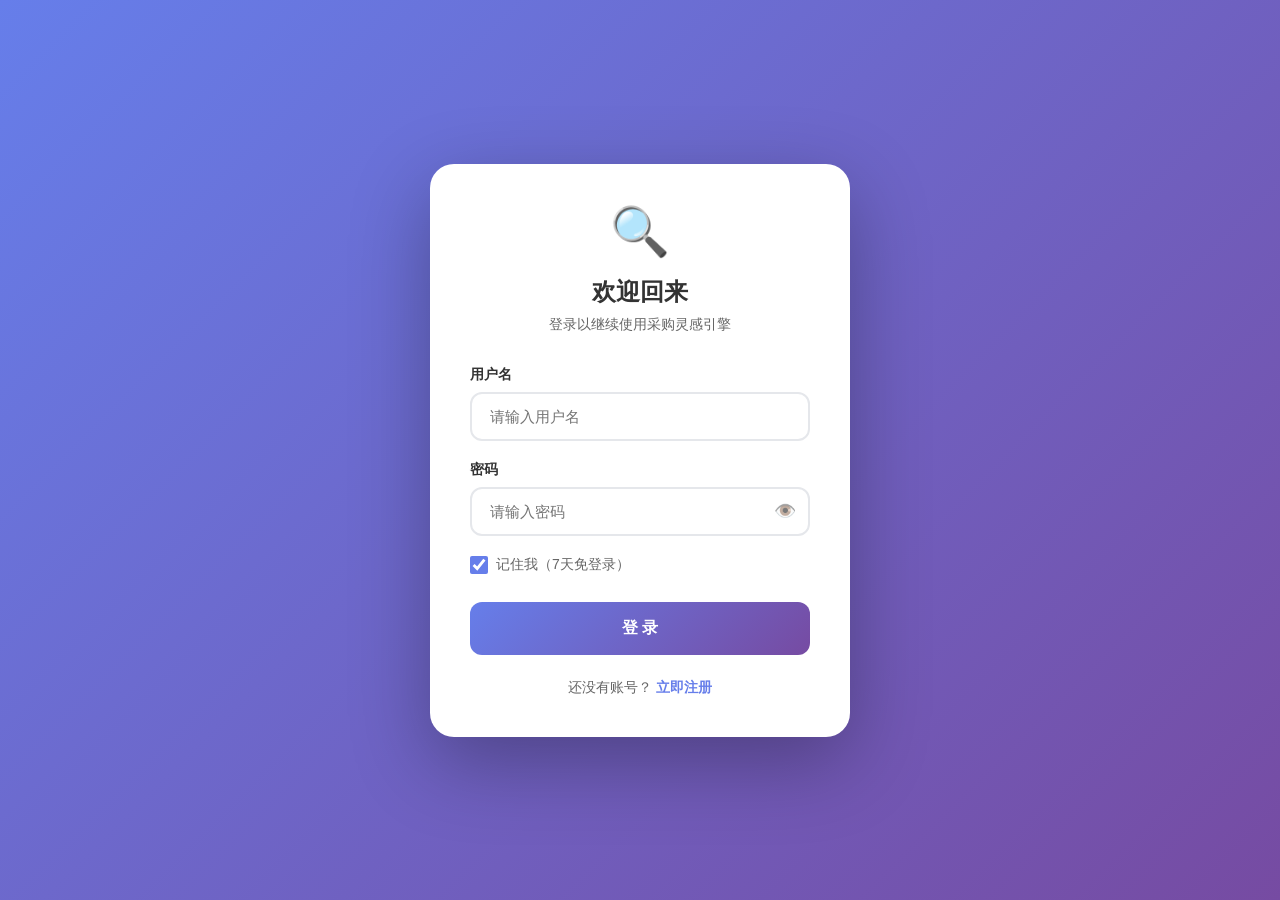
==== admin.html @ 89cacb83 "fix: 修复词卡内容显示问题 (via API)" ====
<!DOCTYPE html>
<html lang="zh-CN">
<head>
    <meta charset="UTF-8">
    <meta name="viewport" content="width=device-width, initial-scale=1.0">
    <title>采购词库后台管理</title>
    <style>
        * { margin: 0; padding: 0; box-sizing: border-box; }
        body {
            font-family: -apple-system, BlinkMacSystemFont, "Segoe UI", Roboto, "Helvetica Neue", Arial, sans-serif;
            background: #f5f7fa;
            color: #333;
            padding-top: 56px;
        }
        .container {
            max-width: 1400px;
            margin: 0 auto;
            padding: 20px;
            width: 100%;
            box-sizing: border-box;
        }
        
        /* 强制重置所有可能导致偏移的样式 */
        #keywordsTab,
        #categoriesContainer {
            margin-left: 0 !important;
            padding-left: 0 !important;
            width: 100% !important;
            box-sizing: border-box !important;
        }
        #categoriesContainer {
            position: relative;
            left: 0;
            transform: none;
        }

        /* 标题 */
        h1 { font-size: 24px; font-weight: 600; color: #1a1a2e; margin-bottom: 20px; }

        /* Tab */
        .tabs { display: flex; gap: 8px; margin-bottom: 20px; }
        .tab {
            padding: 8px 18px; border: none; background: #eef0f5; color: #666;
            border-radius: 6px; cursor: pointer; font-size: 14px; transition: all .2s;
        }
        .tab.active { background: linear-gradient(135deg, #4a90d9, #357abd); color: #fff; }

        /* 统计卡片 */
        .stats { display: grid; grid-template-columns: repeat(3, 1fr); gap: 16px; margin-bottom: 20px; }
        .stat-card {
            background: #fff; border-radius: 10px; padding: 20px; text-align: center;
            box-shadow: 0 1px 3px rgba(0,0,0,.08);
        }
        .stat-value { font-size: 32px; font-weight: 700; color: #4a90d9; }
        .stat-label { font-size: 13px; color: #999; margin-top: 4px; }

        /* 工具栏 */
        .toolbar {
            display: flex; gap: 10px; align-items: center; flex-wrap: wrap;
            background: #fff; padding: 12px 16px; border-radius: 10px;
            box-shadow: 0 1px 3px rgba(0,0,0,.08); margin-bottom: 20px;
        }
        .toolbar input[type="text"] {
            flex: 1; min-width: 180px; padding: 8px 14px; border: 1px solid #ddd;
            border-radius: 6px; font-size: 14px; outline: none;
        }
        .toolbar input:focus { border-color: #4a90d9; }
        .toolbar select {
            padding: 8px 12px; border: 1px solid #ddd; border-radius: 6px;
            font-size: 14px; outline: none; background: #fff;
        }
        .toolbar label { font-size: 13px; color: #666; display: flex; align-items: center; gap: 4px; }
        .toolbar label input { width: auto; }

        .btn {
            padding: 8px 16px; border: none; border-radius: 6px; cursor: pointer;
            font-size: 13px; transition: all .2s; white-space: nowrap;
        }
        .btn:hover { transform: translateY(-1px); }
        .btn-primary { background: linear-gradient(135deg, #4a90d9, #357abd); color: #fff; }
        .btn-success { background: linear-gradient(135deg, #52c41a, #389e0d); color: #fff; }
        .btn-warning { background: linear-gradient(135deg, #faad14, #d48806); color: #fff; }
        .btn-info { background: linear-gradient(135deg, #1890ff, #096dd9); color: #fff; }

        /* 分类区块 */
        .category-section { margin-bottom: 24px; }
        .cat-header {
            background: linear-gradient(135deg, #667eea, #764ba2);
            color: #fff; padding: 14px 20px; border-radius: 10px 10px 0 0;
            font-size: 17px; font-weight: 600;
        }
        .cat-header small { font-size: 13px; opacity: .85; font-weight: 400; margin-left: 8px; }

        /* 关键词网格 */
        .keywords-grid {
            display: grid; grid-template-columns: repeat(auto-fill, minmax(320px, 1fr));
            gap: 12px; background: #fff; padding: 16px; border-radius: 0 0 10px 10px;
            box-shadow: 0 1px 3px rgba(0,0,0,.06);
        }
        .keyword-card {
            background: #fafbfc; border: 1px solid #eee; border-radius: 8px;
            padding: 14px; transition: all .2s;
        }
        .keyword-card:hover { border-color: #4a90d9; box-shadow: 0 2px 8px rgba(74,144,217,.15); }
        .kw-top { display: flex; justify-content: space-between; align-items: start; margin-bottom: 8px; }
        .kw-name { font-size: 16px; font-weight: 600; color: #1a1a2e; }
        .kw-name-en { font-size: 12px; color: #999; margin-top: 2px; }
        .kw-meta { display: flex; gap: 6px; flex-wrap: wrap; margin-bottom: 10px; }
        .tag {
            padding: 3px 10px; border-radius: 12px; font-size: 11px; background: #eef0f5; color: #666;
        }
        .heat-badge { padding: 3px 10px; border-radius: 12px; font-size: 11px; color: #fff; }
        .heat-5 { background: linear-gradient(135deg, #ff416c, #ff4b2b); }
        .heat-4 { background: linear-gradient(135deg, #fa8c16, #d46b08); }
        .heat-3 { background: linear-gradient(135deg, #667eea, #764ba2); }
        .heat-2 { background: linear-gradient(135deg, #52c41a, #389e0d); }
        .heat-1 { background: #ccc; color: #666; }
        .kw-actions { display: flex; gap: 6px; }
        .kw-actions .btn { padding: 4px 10px; font-size: 11px; }

        /* 用户管理样式 */
        .user-table, .log-table {
            width: 100%;
            border-collapse: collapse;
            background: #fff;
            border-radius: 10px;
            overflow: hidden;
            box-shadow: 0 1px 3px rgba(0,0,0,.08);
        }
        .user-table th, .user-table td, .log-table th, .log-table td {
            padding: 12px 16px;
            text-align: left;
            border-bottom: 1px solid #eee;
        }
        .user-table th, .log-table th {
            background: #f5f7fa;
            font-weight: 600;
            color: #333;
            font-size: 13px;
        }
        .user-table td, .log-table td {
            font-size: 13px;
            color: #666;
        }
        .user-table tr:hover, .log-table tr:hover {
            background: #f9fafb;
        }
        .status-badge {
            padding: 4px 10px;
            border-radius: 12px;
            font-size: 12px;
            font-weight: 500;
        }
        .status-pending { background: #fff7e6; color: #d46b08; }
        .status-approved { background: #f6ffed; color: #52c41a; }
        .status-rejected { background: #fff1f0; color: #ff4d4f; }
        .status-admin { background: #e6f7ff; color: #1890ff; }
        .log-table td:nth-child(3) { font-family: monospace; font-size: 12px; }
        .log-type-login { color: #52c41a; }
        .log-type-logout { color: #faad14; }
        .log-type-register { color: #1890ff; }
        .log-type-approve { color: #722ed1; }
        .log-type-reject { color: #ff4d4f; }
        .log-type-password { color: #13c2c2; }

        /* Modal */
        .modal {
            display: none; position: fixed; top: 0; left: 0; width: 100%; height: 100%;
            background: rgba(0,0,0,.5); z-index: 1000; align-items: center; justify-content: center;
        }
        .modal.active { display: flex; }
        .modal-content {
            background: #fff; border-radius: 14px; padding: 28px; width: 92%;
            max-width: 640px; max-height: 88vh; overflow-y: auto;
        }
        .modal-title { font-size: 19px; font-weight: 600; color: #333; margin-bottom: 20px; }
        .form-group { margin-bottom: 14px; }
        .form-group label { display: block; margin-bottom: 4px; font-size: 13px; color: #666; font-weight: 500; }
        .form-group input, .form-group select, .form-group textarea {
            width: 100%; padding: 9px 12px; border: 1px solid #ddd; border-radius: 6px;
            font-size: 14px; outline: none; background: #fafbfc;
        }
        .form-group input:focus, .form-group select:focus, .form-group textarea:focus { border-color: #4a90d9; }
        .form-group textarea { min-height: 70px; resize: vertical; }
        .form-row { display: grid; grid-template-columns: 1fr 1fr; gap: 12px; }
        .modal-actions { display: flex; gap: 10px; justify-content: flex-end; margin-top: 22px; }

        /* Tips */
        .tips-grid { display: grid; grid-template-columns: repeat(auto-fill, minmax(300px, 1fr)); gap: 12px; }
        .tip-card {
            background: #fff; border-radius: 8px; padding: 14px;
            border: 1px solid #eee; box-shadow: 0 1px 3px rgba(0,0,0,.05);
        }
        .tip-text { font-size: 14px; line-height: 1.6; color: #444; margin-bottom: 8px; }
        .tip-type-tag { display: inline-block; padding: 2px 10px; border-radius: 10px; font-size: 11px; background: #e6f7ff; color: #1890ff; }
        .tip-actions { display: flex; gap: 6px; margin-top: 8px; }
        .tip-actions .btn { padding: 4px 10px; font-size: 11px; }

        /* Checkbox for batch */
        .kw-check { margin-right: 8px; cursor: pointer; width: 16px; height: 16px; accent-color: #4a90d9; }
        .kw-checked { border-left: 3px solid #4a90d9 !important; background: #f0f6ff; }
    
        /* 采购记录管理样式 */
        .purchase-tab-content { padding: 20px; }
        .purchase-add-row {
            display: flex;
            gap: 10px;
            margin-bottom: 20px;
            flex-wrap: wrap;
            align-items: flex-end;
        }
        .purchase-field { display: flex; flex-direction: column; gap: 4px; }
        .purchase-field label { font-size: 12px; color: #666; font-weight: 600; }
        .purchase-field input, .purchase-field select {
            padding: 8px 12px;
            border: 1px solid #ddd;
            border-radius: 8px;
            font-size: 14px;
            outline: none;
        }
        .purchase-field input:focus { border-color: #11998e; }
        .purchase-field select { min-width: 150px; }
        .purchase-add-btn {
            padding: 8px 20px;
            background: linear-gradient(135deg,#11998e,#38ef7d);
            color: white;
            border: none;
            border-radius: 8px;
            font-size: 14px;
            font-weight: 600;
            cursor: pointer;
        }
        .purchase-add-btn:hover { filter: brightness(1.1); transform: translateY(-1px); }
        .purchase-table {
            width: 100%;
            border-collapse: collapse;
        }
        .purchase-table th {
            background: #f8fafc;
            padding: 10px 12px;
            text-align: left;
            font-size: 13px;
            color: #666;
            border-bottom: 2px solid #e5e7eb;
        }
        .purchase-table td {
            padding: 10px 12px;
            border-bottom: 1px solid #f0f0f0;
            font-size: 14px;
        }
        .purchase-table tr:hover td { background: #f0fdf4; }
        .purchase-del-btn {
            background: #fee2e2;
            color: #ef4444;
            border: none;
            padding: 4px 10px;
            border-radius: 6px;
            cursor: pointer;
            font-size: 12px;
        }
        .purchase-del-btn:hover { background: #fca5a5; }
        .purchase-date-cell { color: #666; font-size: 13px; }
        .purchase-empty-admin {
            text-align: center;
            padding: 60px 20px;
            color: #999;
        }
        .purchase-count-badge {
            background: #10b981;
            color: white;
            font-size: 11px;
            padding: 2px 8px;
            border-radius: 10px;
            margin-left: 8px;
        }
    </style>
</head>
<body>
<div class="container">
    <h1>采购词库后台管理</h1>

    <div class="tabs">
        <button class="tab active" onclick="showTab('keywords',this)">关键词管理</button>
        <button class="tab" onclick="showTab('tips',this)">业务心法</button>
        <button class="tab" onclick="showTab('purchase',this)">📦 采购记录 <span class="purchase-count-badge" id="purchaseBadge">0</span></button>
        <button class="tab" onclick="showTab('users',this)">👥 用户管理 <span class="purchase-count-badge" id="userBadge" style="background:#722ed1;">0</span></button>
        <button class="tab" onclick="showTab('logs',this)">📋 操作日志</button>
    </div>

    <!-- 关键词管理 -->
    <div id="keywordsTab">
        <div class="stats">
            <div class="stat-card"><div class="stat-value" id="catCount">0</div><div class="stat-label">大类</div></div>
            <div class="stat-card"><div class="stat-value" id="subCount">0</div><div class="stat-label">子类</div></div>
            <div class="stat-card"><div class="stat-value" id="totalCount">0</div><div class="stat-label">关键词</div></div>
        </div>

        <div class="toolbar">
            <input type="text" id="searchInput" placeholder="搜索关键词..." oninput="renderAll()">
            <select id="filterCat" onchange="renderAll()"><option value="">所有大类</option></select>
            <select id="filterSub" onchange="renderAll()"><option value="">所有子类</option></select>
            <label><input type="checkbox" id="checkAll" onchange="toggleSelectAll()"> 全选</label>
            <button class="btn btn-warning" onclick="showBatchHeatModal()">🔥 批量改热度</button>
            <button class="btn btn-success" onclick="showAddModal()">新增关键词</button>
            <button class="btn btn-info" onclick="saveAndSync()">💾 保存同步到首页</button>
        </div>

        <div id="categoriesContainer"></div>
    </div>

    <!-- 业务心法 -->
    <div id="tipsTab" style="display:none;">
        <div class="toolbar" style="margin-bottom:16px;">
            <button class="btn btn-primary" onclick="showAddTipModal()">新增心法</button>
        </div>
        <div class="tips-grid" id="tipsGrid"></div>
    </div>

    <!-- 采购记录管理 -->
    <div id="purchaseTab" style="display:none;">
        <div class="purchase-tab-content">
            <h3 style="margin-bottom:15px;color:#11998e;">📦 近一年采购记录管理</h3>
            
            <div class="purchase-add-row">
                <div class="purchase-field">
                    <label>关键词名称</label>
                    <input type="text" id="adminPurchaseKw" placeholder="输入关键词（可从词库匹配）" style="width:200px;" oninput="autoMatchKeyword(this.value)">
                </div>
                <div class="purchase-field" id="matchResult" style="display:none;">
                    <label>匹配结果</label>
                    <select id="adminPurchaseSelect" style="width:250px;">
                        <option value="">-- 选择匹配的关键词 --</option>
                    </select>
                </div>
                <div class="purchase-field">
                    <label>采购日期</label>
                    <input type="date" id="adminPurchaseDate" style="width:160px;">
                </div>
                <button class="purchase-add-btn" onclick="adminAddPurchase()">添加</button>
            </div>

            <table class="purchase-table">
                <thead>
                    <tr>
                        <th>关键词</th>
                        <th>所属分类</th>
                        <th>采购日期</th>
                        <th>操作</th>
                    </tr>
                </thead>
                <tbody id="purchaseTableBody"></tbody>
            </table>
        </div>
    </div>

    <!-- 用户管理 -->
    <div id="usersTab" style="display:none;">
        <div style="background:#fff;border-radius:10px;padding:20px;box-shadow:0 1px 3px rgba(0,0,0,.08);">
            <h3 style="margin-bottom:15px;color:#333;">👥 用户管理</h3>
            <p style="font-size:13px;color:#666;margin-bottom:15px;">管理所有注册用户，审核新用户注册申请</p>
            <table class="user-table">
                <thead>
                    <tr>
                        <th>姓名</th>
                        <th>用户名</th>
                        <th>状态</th>
                        <th>注册时间</th>
                        <th>操作</th>
                    </tr>
                </thead>
                <tbody id="usersTableBody"></tbody>
            </table>
        </div>
    </div>

    <!-- 操作日志 -->
    <div id="logsTab" style="display:none;">
        <div style="background:#fff;border-radius:10px;padding:20px;box-shadow:0 1px 3px rgba(0,0,0,.08);">
            <h3 style="margin-bottom:15px;color:#333;">📋 操作日志</h3>
            <p style="font-size:13px;color:#666;margin-bottom:15px;">查看所有用户的登录、注册、审核等操作记录</p>
            <table class="log-table">
                <thead>
                    <tr>
                        <th>时间</th>
                        <th>操作类型</th>
                        <th>用户名</th>
                        <th>IP地址</th>
                        <th>详情</th>
                    </tr>
                </thead>
                <tbody id="logsTableBody"></tbody>
            </table>
        </div>
    </div>
</div>

<!-- 顶部工具栏 -->
<div class="admin-toolbar" style="position:fixed;top:0;left:0;right:0;background:rgba(255,255,255,0.95);backdrop-filter:blur(10px);padding:12px 20px;display:flex;justify-content:space-between;align-items:center;box-shadow:0 2px 10px rgba(0,0,0,0.1);z-index:999;">
    <div style="font-size:14px;color:#666;">
        <span style="font-weight:600;color:#333;">采购词库管理后台</span>
        <span style="margin-left:16px;color:#999;">|</span>
        <span style="margin-left:16px;" id="adminUserInfo">加载中...</span>
    </div>
    <div style="display:flex;gap:10px;">
        <button onclick="goToIndex()" style="padding:8px 16px;border:1px solid #ddd;border-radius:6px;background:#fff;cursor:pointer;font-size:13px;">🏠 返回首页</button>
        <button onclick="adminLogout()" style="padding:8px 16px;border:none;border-radius:6px;background:#ef4444;color:#fff;cursor:pointer;font-size:13px;">退出登录</button>
    </div>
</div>

<!-- Add/Edit Modal -->
<div class="modal" id="keywordModal">
    <div class="modal-content">
        <h2 class="modal-title" id="modalTitle">新增关键词</h2>
        <div class="form-row">
            <div class="form-group"><label>商品词（中文）</label><input type="text" id="kwZh" placeholder="如：保鲜盒"></div>
            <div class="form-group"><label>商品词（英文）</label><input type="text" id="kwEn" placeholder="如：food container"></div>
        </div>
        <div class="form-row">
            <div class="form-group"><label>品类</label><select id="kwCategory"></select></div>
            <div class="form-group"><label>子类</label><select id="kwSubcategory"></select></div>
        </div>
        <div class="form-group"><label>变体词（中文，逗号分隔）</label><input type="text" id="kwVariantZh" placeholder="保鲜密封收纳盒"></div>
        <div class="form-group"><label>变体词（英文，逗号分隔）</label><input type="text" id="kwVariantEn" placeholder="container,storage box"></div>
        <div class="form-group"><label>属性词（中文，逗号分隔）</label><input type="text" id="kwAttrZh" placeholder="密封,便携,塑料"></div>
        <div class="form-group"><label>属性词（英文，逗号分隔）</label><input type="text" id="kwAttrEn" placeholder="sealed,portable,plastic"></div>
        <div class="form-group"><label>场景词（中文，逗号分隔）</label><input type="text" id="kwSceneZh" placeholder="厨房,冰箱,户外"></div>
        <div class="form-group"><label>场景词（英文，逗号分隔）</label><input type="text" id="kwSceneEn" placeholder="kitchen,fridge,outdoor"></div>
        <div class="form-row">
            <div class="form-group"><label>热度</label><select id="kwHeat">
                <option value="1">📉 一般热度</option>
                <option value="2">📊 中热度</option>
                <option value="4">⚡ 高热度</option>
                <option value="5">🔥 超高热度</option>
            </select></div>
            <div class="form-group"><label>备注</label><input type="text" id="kwNotes" placeholder="备注信息..."></div>
        </div>
        <div class="modal-actions">
            <button class="btn" style="background:#ddd;color:#333;" onclick="closeModal()">取消</button>
            <button class="btn btn-primary" onclick="saveKeyword()">保存</button>
        </div>
    </div>
</div>

<!-- Batch Heat Modal -->
<div class="modal" id="batchHeatModal">
    <div class="modal-content">
        <h2 class="modal-title">批量修改热度</h2>
        <p style="font-size:13px;color:#888;margin-bottom:16px;">已选中 <span id="batchCount">0</span> 个关键词</p>
        <div class="form-group"><label>选择热度</label><select id="batchHeatValue">
            <option value="1">📉 一般热度</option>
            <option value="2">📊 中热度</option>
            <option value="4">⚡ 高热度</option>
            <option value="5">🔥 超高热度</option>
        </select></div>
        <div class="modal-actions">
            <button class="btn" style="background:#ddd;color:#333;" onclick="closeBatchModal()">取消</button>
            <button class="btn btn-warning" onclick="applyBatchHeat()">应用</button>
        </div>
    </div>
</div>

<!-- Tip Modal -->
<div class="modal" id="tipModal">
    <div class="modal-content">
        <h2 class="modal-title">新增业务心法</h2>
        <div class="form-group"><label>心法内容</label><textarea id="tipContent" placeholder="输入心法内容..."></textarea></div>
        <div class="form-group"><label>类型</label><select id="tipType">
            <option value="采购谈判">采购谈判</option>
            <option value="业务情绪调整">业务情绪调整</option>
        </select></div>
        <div class="modal-actions">
            <button class="btn" style="background:#ddd;color:#333;" onclick="closeTipModal()">取消</button>
            <button class="btn btn-primary" onclick="saveTip()">保存</button>
        </div>
    </div>
</div>

<script>
let keywordData = { categories: [] };
let tips = [];
let editingId = null;
let selectedIds = new Set();

const defaultTips = [
    {id:1,text:"询价时不要只问一家，至少对比三家供应商",type:"采购谈判"},
    {id:2,text:"首次合作先小批量试单，确认质量再大批量",type:"采购谈判"},
    {id:3,text:"价格不是唯一标准，质量和交期同样重要",type:"采购谈判"},
    {id:4,text:"遇到问题先冷静，情绪化解决不了任何事",type:"业务情绪调整"},
    {id:5,text:"供应商也是合作伙伴，建立长期信任关系",type:"采购谈判"}
];

const heatLabels = {'':'','1':'📉 一般热度','2':'📊 中热度','4':'⚡ 高热度','5':'🔥 超高热度'};
const popMap = {'1':10, '2':30, '4':70, '5':90};

// 确保DOM完全加载后才执行
document.addEventListener('DOMContentLoaded', function() {
    loadData();
});

async function loadData() {
    // 优先从localStorage读取已保存的数据
    const saved = localStorage.getItem('keyword_database_v2');
    if (saved) {
        try {
            const parsed = JSON.parse(saved);
            if (parsed.categories) {
                keywordData = parsed;
            }
        } catch(e) {
            // localStorage数据损坏，继续从文件加载
        }
    }
    
    // 如果没有localStorage数据，从文件加载
    if (!keywordData.categories || keywordData.categories.length === 0) {
        try {
            const resp = await fetch('keyword_database.json');
            keywordData = await resp.json();
        } catch(e) {
            console.error('加载数据失败:', e);
            alert('加载数据失败，请确保已启动本地服务器');
            return;
        }
    }
    
    const savedTips = localStorage.getItem('businessTips');
    tips = savedTips ? JSON.parse(savedTips) : [...defaultTips];
    
    renderFilterCats();
    renderAll();
    renderTips();
}

function renderStats() {
    let total=0, subs=0;
    keywordData.categories.forEach(c => { c.subcategories.forEach(s => { subs++; total+=s.keywords.length; }); });
    document.getElementById('catCount').textContent = keywordData.categories.length;
    document.getElementById('subCount').textContent = subs;
    document.getElementById('totalCount').textContent = total;
}

function renderFilterCats() {
    const sel = document.getElementById('filterCat');
    sel.innerHTML = '<option value="">所有大类</option>' + 
        keywordData.categories.map(c => `<option value="${c.id}">${c.name.zh}</option>`).join('');
    sel.onchange = () => {
        const catId = sel.value;
        const subSel = document.getElementById('filterSub');
        if (!catId) { subSel.innerHTML = '<option value="">所有子类</option>'; return; }
        const cat = keywordData.categories.find(c => c.id === catId);
        subSel.innerHTML = '<option value="">所有子类</option>' + 
            (cat ? cat.subcategories.map(s => `<option value="${s.id}">${s.name.zh}</option>`).join('') : '');
    };

    // Also populate modal category select
    const kwCatSel = document.getElementById('kwCategory');
    kwCatSel.innerHTML = keywordData.categories.map(c => `<option value="${c.id}">${c.name.zh}</option>`).join('');
    kwCatSel.onchange = () => renderKwSubcats(kwCatSel.value);
    renderKwSubcats(keywordData.categories[0]?.id);
}

function renderKwSubcats(catId) {
    const cat = keywordData.categories.find(c => c.id === catId);
    document.getElementById('kwSubcategory').innerHTML = cat
        ? cat.subcategories.map(s => `<option value="${s.id}">${s.name.zh}</option>`).join('')
        : '';
}

function getHeat(v) {
    if (v >= 90) return 5;
    if (v >= 70) return 4;
    if (v >= 30) return 2;
    return 1;
}

function renderAll() {
    const query = (document.getElementById('searchInput').value || '').toLowerCase();
    const fCat = document.getElementById('filterCat').value;
    const fSub = document.getElementById('filterSub').value;

    renderStats();
    const container = document.getElementById('categoriesContainer');
    if (!container) {
        console.error('categoriesContainer not found');
        return;
    }
    let html = '';

    keywordData.categories.forEach(cat => {
        if (fCat && cat.id !== fCat) return;
        
        let catHtml = '';
        cat.subcategories.forEach(sub => {
            if (fSub && sub.id !== fSub) return;
            
            const kws = sub.keywords.filter(kw => {
                const s = (kw.product_word.zh + ' ' + (kw.product_word.en||'')).toLowerCase();
                return !query || s.includes(query);
            });
            
            kws.forEach(kw => {
                const h = getHeat(kw.popularity);
                const checked = selectedIds.has(kw.id) ? 'checked' : '';
                const cardClass = selectedIds.has(kw.id) ? 'kw-checked' : '';
                catHtml += `
                <div class="keyword-card ${cardClass}">
                    <div class="kw-top">
                        <div><input type="checkbox" class="kw-check" ${checked} onchange="toggleSelect('${kw.id}')">
                        <span class="kw-name">${kw.product_word.zh}</span>
                        <div class="kw-name-en">${kw.product_word.en||''}</div></div>
                        <span class="heat-badge heat-${h}">${heatLabels[h]}</span>
                    </div>
                    <div class="kw-meta">
                        <span class="tag">${sub.name.zh}</span>
                        ${(kw.notes && !kw.notes.includes('来自一刻相册')) ? `<span class="tag">${kw.notes}</span>` : ''}
                    </div>
                    <div class="kw-actions">
                        <button class="btn btn-primary" onclick="editKeyword('${kw.id}')">编辑</button>
                        <button class="btn" style="background:#ff4d4f;color:#fff;" onclick="deleteKeyword('${kw.id}')">删除</button>
                    </div>
                </div>`;
            });
        });

        if (catHtml) {
            html += `<div class="category-section">
                <div class="cat-header">${cat.name.zh} <small>${cat.name.en||''}</small></div>
                <div class="keywords-grid">${catHtml}</div>
            </div>`;
        }
    });

    container.innerHTML = html || '<p style="text-align:center;padding:40px;color:#999;">暂无匹配数据</p>';
}

// Selection
function toggleSelect(id) {
    if (selectedIds.has(id)) selectedIds.delete(id); else selectedIds.add(id);
    renderAll();
}
function toggleSelectAll() {
    const chk = document.getElementById('checkAll').checked;
    // Collect all visible keyword IDs
    const query = (document.getElementById('searchInput').value||'').toLowerCase();
    const fCat = document.getElementById('filterCat').value;
    const fSub = document.getElementById('filterSub').value;
    keywordData.categories.forEach(cat => {
        if(fCat&&cat.id!==fCat)return;
        cat.subcategories.forEach(sub=>{
            if(fSub&&sub.id!==fSub)return;
            sub.keywords.forEach(kw=>{
                const s=(kw.product_word.zh+' '+(kw.product_word.en||'')).toLowerCase();
                if(!query||s.includes(query)){
                    if(chk) selectedIds.add(kw.id); else selectedIds.delete(kw.id);
                }
            });
        });
    });
    renderAll();
}

// Batch heat
function showBatchHeatModal() {
    document.getElementById('batchCount').textContent = selectedIds.size;
    if(!selectedIds.size){alert('请先勾选关键词');return;}
    document.getElementById('batchHeatModal').classList.add('active');
}
function closeBatchModal(){document.getElementById('batchHeatModal').classList.remove('active');}
function applyBatchHeat(){
    const val = parseInt(document.getElementById('batchHeatValue').value);
    keywordData.categories.forEach(cat=>cat.subcategories.forEach(sub=>sub.keywords.forEach(kw=>{
        if(selectedIds.has(kw.id)){kw.popularity=popMap[val];}
    })));
    closeBatchModal();
    saveAndSync();
    renderAll();
}

// CRUD
function showAddModal(){
    editingId=null; document.getElementById('modalTitle').textContent='新增关键词';
    ['kwZh','kwEn','kwVariantZh','kwVariantEn','kwAttrZh','kwAttrEn','kwSceneZh','kwSceneEn','kwNotes'].forEach(id=>document.getElementById(id).value='');
    document.getElementById('kwHeat').value='2';
    document.getElementById('keywordModal').classList.add('active');
}
function closeModal(){document.getElementById('keywordModal').classList.remove('active');}

function editKeyword(id){
    let found=null;
    keywordData.categories.forEach(cat=>cat.subcategories.forEach(sub=>{
        const kw=sub.keywords.find(k=>k.id===id);if(kw)found={kw,cat,sub};
    }));
    if(!found)return;
    editingId=id; document.getElementById('modalTitle').textContent='编辑关键词';
    document.getElementById('kwZh').value=found.kw.product_word.zh;
    document.getElementById('kwEn').value=found.kw.product_word.en||'';
    const vw=found.kw.variant_words||{},aw=found.kw.attribute_words||{},sw=found.kw.scene_words||{};
    document.getElementById('kwVariantZh').value=(vw.zh||[]).join(',');
    document.getElementById('kwVariantEn').value=(vw.en||[]).join(',');
    document.getElementById('kwAttrZh').value=(aw.zh||[]).join(',');
    document.getElementById('kwAttrEn').value=(aw.en||[]).join(',');
    document.getElementById('kwSceneZh').value=(sw.zh||[]).join(',');
    document.getElementById('kwSceneEn').value=(sw.en||[]).join(',');
    document.getElementById('kwHeat').value=getHeat(found.kw.popularity)+'';
    document.getElementById('kwNotes').value=found.kw.notes||'';
    document.getElementById('kwCategory').value=found.cat.id;
    renderKwSubcats(found.cat.id);
    document.getElementById('kwSubcategory').value=found.sub.id;
    document.getElementById('keywordModal').classList.add('active');
}

function saveKeyword(){
    const zh=document.getElementById('kwZh').value.trim();
    if(!zh){alert('请输入中文商品词');return;}
    const heat=parseInt(document.getElementById('kwHeat').value);
    const kw={
        id:editingId||'kw_'+Date.now(),
        product_word:{zh,en:document.getElementById('kwEn').value.trim()},
        variant_words:{zh:document.getElementById('kwVariantZh').value.split(',').map(s=>s.trim()).filter(s=>s),en:document.getElementById('kwVariantEn').value.split(',').map(s=>s.trim()).filter(s=>s)},
        attribute_words:{zh:document.getElementById('kwAttrZh').value.split(',').map(s=>s.trim()).filter(s=>s),en:document.getElementById('kwAttrEn').value.split(',').map(s=>s.trim()).filter(s=>s)},
        scene_words:{zh:document.getElementById('kwSceneZh').value.split(',').map(s=>s.trim()).filter(s=>s),en:document.getElementById('kwSceneEn').value.split(',').map(s=>s.trim()).filter(s=>s)},
        popularity:popMap[heat],
        notes:document.getElementById('kwNotes').value.trim()
    };
    if(editingId){
        keywordData.categories.forEach(cat=>cat.subcategories.forEach(sub=>{
            const idx=sub.keywords.findIndex(k=>k.id===editingId);if(idx>-1)sub.keywords.splice(idx,1);
        }));
    }
    const catId=document.getElementById('kwCategory').value,subId=document.getElementById('kwSubcategory').value;
    const cat=keywordData.categories.find(c=>c.id===catId),sub=cat?.subcategories.find(s=>s.id===subId);
    if(sub)sub.keywords.push(kw);
    closeModal(); saveAndSync(); renderAll();
}

function deleteKeyword(id){
    if(!confirm('确定删除?'))return;
    keywordData.categories.forEach(cat=>cat.subcategories.forEach(sub=>{
        const idx=sub.keywords.findIndex(k=>k.id===id);if(idx>-1)sub.keywords.splice(idx,1);
    }));
    selectedIds.delete(id); saveAndSync(); renderAll();
}

// 广播频道 - 用于通知首页刷新数据
const syncChannel = new BroadcastChannel('procurement_sync');

// 保存数据到localStorage并通知首页刷新
function saveAndSync(){
    // 转换数据格式：添加缩写字段和热度字段
    const transformedData = {
        ...keywordData,
        categories: keywordData.categories.map(cat => ({
            ...cat,
            subcategories: cat.subcategories.map(sub => ({
                ...sub,
                keywords: sub.keywords.map(kw => {
                    // 计算热度（从popularity）
                    const popularity = kw.popularity || 0;
                    let h = 2; // 默认一般
                    if (popularity >= 90) h = 5;
                    else if (popularity >= 70) h = 4;
                    else if (popularity >= 30) h = 2;
                    else h = 1;
                    
                    // 返回转换后的关键词（同时保留两种字段名）
                    return {
                        ...kw,
                        // 缩写字段（首页使用）
                        pw: kw.pw || kw.product_word,
                        vw: kw.vw || kw.variant_words,
                        aw: kw.aw || kw.attribute_words,
                        sw: kw.sw || kw.scene_words,
                        h: kw.h !== undefined ? kw.h : h,
                        // 完整字段（后台使用）
                        product_word: kw.product_word,
                        variant_words: kw.variant_words,
                        attribute_words: kw.attribute_words,
                        scene_words: kw.scene_words
                    };
                })
            }))
        })),
        _savedAt: Date.now()
    };
    
    // 保存关键词数据（使用与首页相同的key）
    localStorage.setItem('keyword_database_v2', JSON.stringify(transformedData));
    // 保存采购记录
    localStorage.setItem('purchaseRecords', JSON.stringify(adminPurchaseRecords));
    // 保存业务心法
    localStorage.setItem('businessTips', JSON.stringify(tips));
    
    // 通知首页刷新
    syncChannel.postMessage({ type: 'data_updated', timestamp: Date.now() });
    
    alert('✅ 数据已同步！首页刷新后即可看到最新内容');
}

// Tabs
function showTab(tab,el){
    document.querySelectorAll('.tab').forEach(t=>t.classList.remove('active'));
    el.classList.add('active');
    document.getElementById('keywordsTab').style.display=tab==='keywords'?'block':'none';
    document.getElementById('tipsTab').style.display=tab==='tips'?'block':'none';
    const pt=document.getElementById('purchaseTab');
    if(pt)pt.style.display=tab==='purchase'?'block':'none';
    const ut=document.getElementById('usersTab');
    if(ut)ut.style.display=tab==='users'?'block':'none';
    const lt=document.getElementById('logsTab');
    if(lt)lt.style.display=tab==='logs'?'block':'none';
    if(tab==='purchase')loadAdminPurchaseRecords();
    if(tab==='users')renderUsersTable();
    if(tab==='logs')renderLogsTable();
}

// Tips
function renderTips(){
    document.getElementById('tipsGrid').innerHTML=tips.map(t=>`
        <div class="tip-card">
            <div class="tip-text">${t.text}</div>
            <span class="tip-type-tag">${t.type}</span>
            <div class="tip-actions"><button class="btn" style="background:#ff4d4f;color:#fff;" onclick="deleteTip(${t.id})">删除</button></div>
        </div>`).join('');
}
function showAddTipModal(){document.getElementById('tipContent').value='';document.getElementById('tipModal').classList.add('active');}
function closeTipModal(){document.getElementById('tipModal').classList.remove('active');}
function saveTip(){
    const text=document.getElementById('tipContent').value.trim();if(!text){alert('请输入内容');return;}
    tips.push({id:Date.now(),text,type:document.getElementById('tipType').value});
    localStorage.setItem('businessTips',JSON.stringify(tips)); closeTipModal(); renderTips();
}
function deleteTip(id){tips=tips.filter(t=>t.id!==id);localStorage.setItem('businessTips',JSON.stringify(tips));renderTips();}

// ==================== 采购记录管理（后台） ====================
let adminPurchaseRecords = [];

function loadAdminPurchaseRecords() {
    try {
        adminPurchaseRecords = JSON.parse(localStorage.getItem('purchaseRecords') || '[]');
    } catch(e) {
        adminPurchaseRecords = [];
    }
    const dateInput = document.getElementById('adminPurchaseDate');
    if (dateInput) {
        dateInput.value = new Date().toISOString().split('T')[0];
    }
    renderAdminPurchaseTable();
    updatePurchaseBadge();
}

function saveAdminPurchaseRecords() {
    localStorage.setItem('purchaseRecords', JSON.stringify(adminPurchaseRecords));
    // 通知首页刷新采购记录
    syncChannel.postMessage({ type: 'purchase_updated', timestamp: Date.now() });
}

function updatePurchaseBadge() {
    const badge = document.getElementById('purchaseBadge');
    if (badge) badge.textContent = adminPurchaseRecords.length;
}

function autoMatchKeyword(val) {
    const matchDiv = document.getElementById('matchResult');
    const select = document.getElementById('adminPurchaseSelect');
    
    if (!matchDiv || !select) return;
    
    if (!val || val.length < 1) {
        matchDiv.style.display = 'none';
        return;
    }
    
    // 在已加载的词库数据中搜索
    const results = [];
    if (keywordData && keywordData.categories) {
        for (const cat of keywordData.categories) {
            const catName = cat.name ? (cat.name.zh || '') : '';
            if (cat.subcategories) {
                for (const sub of cat.subcategories) {
                    const subName = sub.name ? (sub.name.zh || '') : '';
                    if (sub.keywords) {
                        for (const kw of sub.keywords) {
                            const name = kw.product_word || {};
                            const zh = name.zh || '';
                            if (zh.includes(val)) {
                                results.push({ id: kw.id, name: zh, category: catName + ' / ' + subName });
                            }
                        }
                    }
                }
            }
        }
    }
    
    if (results.length > 0) {
        matchDiv.style.display = 'flex';
        select.innerHTML = '<option value="">-- 选择匹配的关键词 --</option>' +
            results.slice(0, 10).map(r => `<option value="${r.name}" data-cat="${r.category}">${r.name} (${r.category})</option>`).join('');
    } else {
        matchDiv.style.display = 'none';
    }
}

function adminAddPurchase() {
    const kwInput = document.getElementById('adminPurchaseKw');
    const select = document.getElementById('adminPurchaseSelect');
    const dateInput = document.getElementById('adminPurchaseDate');
    
    let name = '';
    let category = '';
    
    // 如果有匹配选中，用选中的值
    if (select && select.value) {
        name = select.value;
        const opt = select.selectedOptions[0];
        category = opt.getAttribute('data-cat') || '';
    } else {
        name = kwInput.value.trim();
        category = '';
    }
    
    if (!name) {
        alert('请输入关键词名称');
        return;
    }
    
    // 检查重复
    if (adminPurchaseRecords.find(r => r.name === name)) {
        alert('该关键词已在采购记录中');
        return;
    }
    
    adminPurchaseRecords.push({
        id: 'PR_' + Date.now(),
        name: name,
        category: category,
        date: dateInput.value || new Date().toISOString().split('T')[0],
        addedAt: new Date().toISOString()
    });
    
    saveAdminPurchaseRecords();
    renderAdminPurchaseTable();
    updatePurchaseBadge();
    kwInput.value = '';
    if (select) select.innerHTML = '<option value="">-- 选择匹配的关键词 --</option>';
    if (matchDiv) matchDiv.style.display = 'none';
    showToast2('已添加 ' + name);
}

function adminDeletePurchase(id) {
    if (!confirm('确定删除该采购记录?')) return;
    adminPurchaseRecords = adminPurchaseRecords.filter(r => r.id !== id);
    saveAdminPurchaseRecords();
    renderAdminPurchaseTable();
    updatePurchaseBadge();
    showToast2('已删除');
}

function renderAdminPurchaseTable() {
    const tbody = document.getElementById('purchaseTableBody');
    if (!tbody) return;
    
    if (adminPurchaseRecords.length === 0) {
        tbody.innerHTML = '<tr><td colspan="4" class="purchase-empty-admin">📭 暂无采购记录，请在上方添加</td></tr>';
        return;
    }
    
    const sorted = [...adminPurchaseRecords].sort((a, b) => new Date(b.date) - new Date(a.date));
    tbody.innerHTML = sorted.map(r => `
        <tr>
            <td><strong>${escapeHtml2(r.name)}</strong></td>
            <td>${r.category ? '<span style="font-size:12px;color:#666;">' + escapeHtml2(r.category) + '</span>' : '-'}</td>
            <td class="purchase-date-cell">${r.date}</td>
            <td><button class="purchase-del-btn" onclick="adminDeletePurchase('${r.id}')">🗑删除</button></td>
        </tr>
    `).join('');
}

function escapeHtml2(t) {
    const d = document.createElement('div');
    d.textContent = t;
    return d.innerHTML;
}

function showToast2(msg) {
    const toast = document.createElement('div');
    toast.textContent = msg;
    toast.style.cssText = 'position:fixed;bottom:20px;left:50%;transform:translateX(-50%);background:#333;color:#fff;padding:10px 20px;border-radius:6px;z-index:9999;';
    document.body.appendChild(toast);
    setTimeout(() => toast.remove(), 2000);
}

// 页面加载时读取采购记录
setTimeout(loadAdminPurchaseRecords, 500);

// ==================== 用户管理系统 ====================
const USERS_KEY = 'procurement_users';
const LOGS_KEY = 'procurement_logs';

// 加载用户列表
function loadUsers() {
    const users = localStorage.getItem(USERS_KEY);
    return users ? JSON.parse(users) : initDefaultAdmin();
}

// 初始化默认管理员
function initDefaultAdmin() {
    const defaultUsers = {
        'admin': {
            username: 'admin',
            realname: '管理员',
            password: 'hash_1a2b3c4d', // admin123
            createdAt: new Date().getTime(),
            isAdmin: true,
            status: 'approved'
        }
    };
    localStorage.setItem(USERS_KEY, JSON.stringify(defaultUsers));
    return defaultUsers;
}

// 保存用户列表
function saveUsers(users) {
    localStorage.setItem(USERS_KEY, JSON.stringify(users));
}

// 获取客户端IP（模拟）
async function getClientIP() {
    try {
        const resp = await fetch('https://api.ipify.org?format=json');
        const data = await resp.json();
        return data.ip || '未知';
    } catch(e) {
        return '未知IP';
    }
}

// 添加日志
async function addLog(type, username, detail) {
    const logs = JSON.parse(localStorage.getItem(LOGS_KEY) || '[]');
    const ip = await getClientIP();
    logs.unshift({
        time: new Date().toLocaleString('zh-CN'),
        type: type,
        username: username,
        ip: ip,
        detail: detail
    });
    // 只保留最近500条日志
    if (logs.length > 500) logs.pop();
    localStorage.setItem(LOGS_KEY, JSON.stringify(logs));
}

// 渲染用户表格
function renderUsersTable() {
    const users = loadUsers();
    const tbody = document.getElementById('usersTableBody');
    if (!tbody) return;

    let pendingCount = 0;
    let html = '';

    Object.values(users).forEach(user => {
        if (user.status === 'pending') pendingCount++;

        const statusClass = user.isAdmin ? 'status-admin' : 
                           user.status === 'approved' ? 'status-approved' :
                           user.status === 'rejected' ? 'status-rejected' : 'status-pending';
        const statusText = user.isAdmin ? '管理员' :
                          user.status === 'approved' ? '已通过' :
                          user.status === 'rejected' ? '已拒绝' : '待审核';

        const createTime = new Date(user.createdAt).toLocaleString('zh-CN');

        html += `<tr>
            <td><strong>${escapeHtml2(user.realname || user.username)}</strong></td>
            <td>${escapeHtml2(user.username)}</td>
            <td><span class="status-badge ${statusClass}">${statusText}</span></td>
            <td>${createTime}</td>
            <td>
                ${!user.isAdmin ? `
                    ${user.status === 'pending' ? `
                        <button class="btn btn-success" onclick="approveUser('${user.username}')" style="padding:4px 10px;font-size:12px;">通过</button>
                        <button class="btn btn-warning" onclick="rejectUser('${user.username}')" style="padding:4px 10px;font-size:12px;">拒绝</button>
                    ` : ''}
                    <button class="btn btn-info" onclick="changePassword('${user.username}')" style="padding:4px 10px;font-size:12px;">🔑 改密</button>
                    <button class="btn" style="padding:4px 10px;font-size:12px;background:#ff4d4f;color:#fff;" onclick="deleteUser('${user.username}')">🗑 删除</button>
                ` : '<span style="color:#999;font-size:12px;">系统账号</span>'}
            </td>
        </tr>`;
    });

    tbody.innerHTML = html;
    const badge = document.getElementById('userBadge');
    if (badge) badge.textContent = pendingCount;
}

// 审核通过用户
async function approveUser(username) {
    const users = loadUsers();
    if (users[username]) {
        users[username].status = 'approved';
        saveUsers(users);
        await addLog('approve', username, '管理员审核通过用户注册');
        renderUsersTable();
        alert(`用户 ${username} 已审核通过！`);
    }
}

// 拒绝用户
async function rejectUser(username) {
    if (!confirm(`确定要拒绝用户 ${username} 的注册申请吗？`)) return;
    const users = loadUsers();
    if (users[username]) {
        users[username].status = 'rejected';
        saveUsers(users);
        await addLog('reject', username, '管理员拒绝用户注册');
        renderUsersTable();
    }
}

// 删除用户
async function deleteUser(username) {
    if (!confirm(`确定要删除用户 ${username} 吗？此操作不可恢复！`)) return;
    const users = loadUsers();
    if (users[username]) {
        delete users[username];
        saveUsers(users);
        await addLog('delete', username, '管理员删除用户');
        renderUsersTable();
    }
}

// 修改用户密码
function changePassword(username) {
    const users = loadUsers();
    if (!users[username]) return;
    
    const newPassword = prompt(`为用户 ${username} 设置新密码：\n（至少6位字符）`);
    if (!newPassword) return;
    
    if (newPassword.length < 6) {
        alert('密码至少需要6位字符！');
        return;
    }
    
    if (!confirm(`确认将用户 ${username} 的密码修改为新密码？`)) return;
    
    users[username].password = hashPassword(newPassword);
    saveUsers(users);
    addLog('password', username, '管理员修改用户密码');
    alert(`用户 ${username} 的密码已修改成功！`);
}

// 密码哈希函数
function hashPassword(password) {
    let hash = 0;
    for (let i = 0; i < password.length; i++) {
        const char = password.charCodeAt(i);
        hash = ((hash << 5) - hash) + char;
        hash = hash & hash;
    }
    return 'hash_' + Math.abs(hash).toString(16);
}

// 渲染日志表格
function renderLogsTable() {
    const logs = JSON.parse(localStorage.getItem(LOGS_KEY) || '[]');
    const tbody = document.getElementById('logsTableBody');
    if (!tbody) return;

    if (logs.length === 0) {
        tbody.innerHTML = '<tr><td colspan="5" style="text-align:center;color:#999;padding:40px;">暂无操作日志</td></tr>';
        return;
    }

    let html = '';
    logs.slice(0, 100).forEach(log => {
        const typeText = log.type === 'login' ? '登录' :
                        log.type === 'logout' ? '登出' :
                        log.type === 'register' ? '注册' :
                        log.type === 'approve' ? '审核通过' :
                        log.type === 'password' ? '修改密码' : '拒绝/删除';

        const typeClass = log.type === 'login' ? 'log-type-login' :
                         log.type === 'logout' ? 'log-type-logout' :
                         log.type === 'register' ? 'log-type-register' :
                         log.type === 'approve' ? 'log-type-approve' :
                         log.type === 'password' ? 'log-type-password' : 'log-type-reject';

        html += `<tr>
            <td>${log.time}</td>
            <td><span class="${typeClass}" style="font-weight:600;">${typeText}</span></td>
            <td>${escapeHtml2(log.username)}</td>
            <td>${escapeHtml2(log.ip)}</td>
            <td>${escapeHtml2(log.detail || '-')}</td>
        </tr>`;
    });

    tbody.innerHTML = html;
}

// 页面加载时渲染用户和日志
setTimeout(renderUsersTable, 100);

// ==================== 用户认证系统 ====================
const CURRENT_USER_KEY = 'procurement_current_user';

function checkAdminAuth() {
    const userJson = localStorage.getItem(CURRENT_USER_KEY);
    if (!userJson) {
        alert('请先登录');
        window.location.href = 'login.html';
        return false;
    }
    const user = JSON.parse(userJson);
    if (user.expires && new Date().getTime() > user.expires) {
        localStorage.removeItem(CURRENT_USER_KEY);
        alert('登录已过期，请重新登录！');
        window.location.href = 'login.html';
        return false;
    }
    return true;
}

function goToIndex() {
    window.location.href = 'index.html';
}

function adminLogout() {
    localStorage.removeItem(CURRENT_USER_KEY);
    window.location.href = 'login.html';
}

// 页面加载时检查权限
checkAdminAuth();

// 显示用户信息
(function() {
    const userJson = localStorage.getItem('procurement_current_user');
    if (userJson) {
        const user = JSON.parse(userJson);
        const infoEl = document.getElementById('adminUserInfo');
        if (infoEl) {
            infoEl.textContent = '当前用户: ' + (user.nickname || user.username);
        }
    }
})();
</script>
</body>
</html>
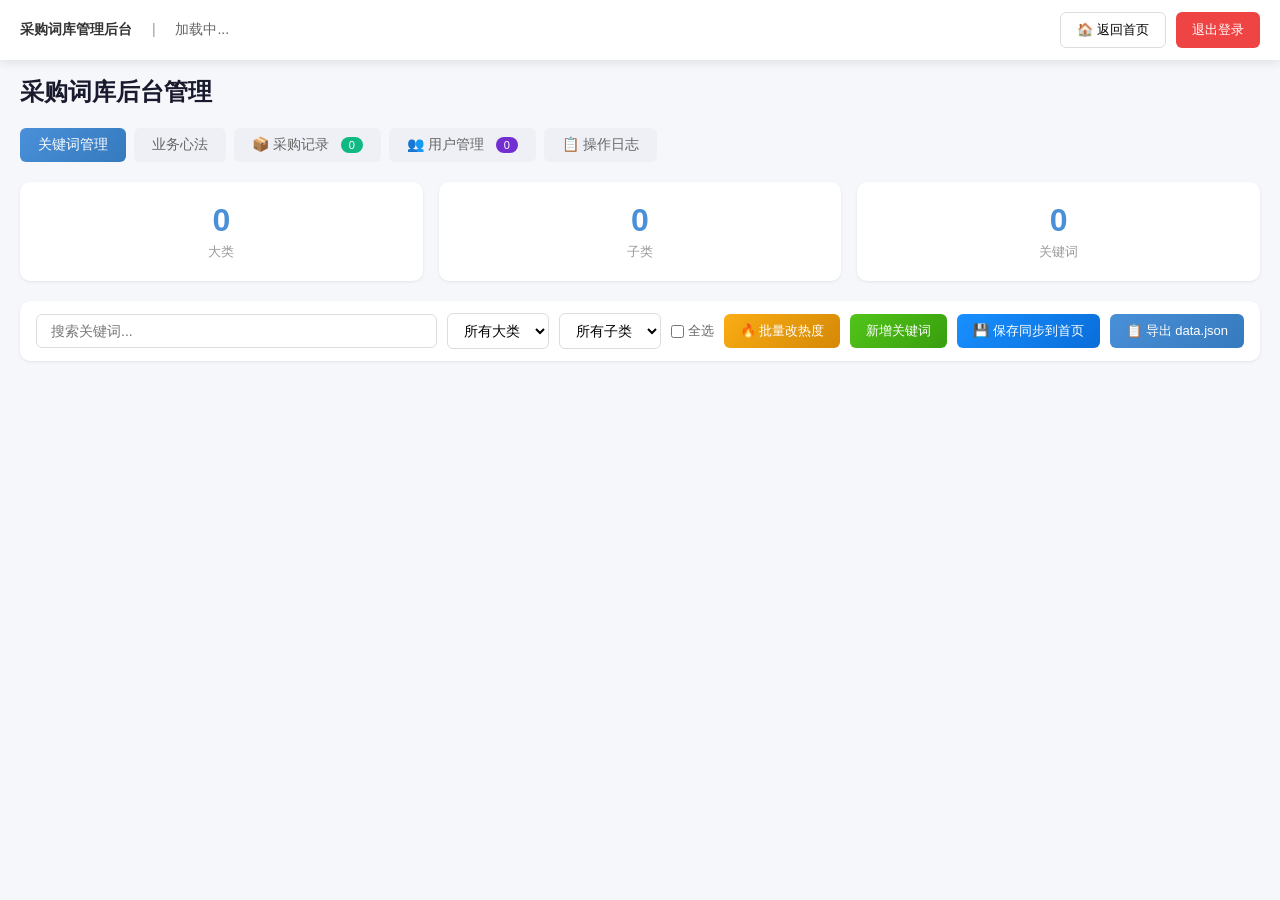
==== commit 2e5a81dc: "feat: Cloudflare Worker自动同步 + 热度映射修复" ====
--- a/admin.html
+++ b/admin.html
@@ -303,6 +303,7 @@
             <button class="btn btn-warning" onclick="showBatchHeatModal()">🔥 批量改热度</button>
             <button class="btn btn-success" onclick="showAddModal()">新增关键词</button>
             <button class="btn btn-info" onclick="saveAndSync()">💾 保存同步到首页</button>
+            <button class="btn btn-primary" onclick="exportDataJson()">📋 导出 data.json</button>
         </div>
 
         <div id="categoriesContainer"></div>
@@ -476,6 +477,10 @@
 </div>
 
 <script>
+// ===== Cloudflare Worker 自动同步配置 =====
+const CF_WORKER_URL = '';   // 部署 Worker 后填这里，例如 https://yunciku-sync.yourname.workers.dev
+const CF_SYNC_TOKEN = '';  // 与 Worker SYNC_PASSWORD 一致（部署后告诉 QClaw 填这里）
+
 let keywordData = { categories: [] };
 let tips = [];
 let editingId = null;
@@ -759,8 +764,8 @@
                     let h = 2; // 默认一般
                     if (popularity >= 90) h = 5;
                     else if (popularity >= 70) h = 4;
-                    else if (popularity >= 30) h = 2;
-                    else h = 1;
+                    else if (popularity >= 30) h = 3;
+                    else h = 2;
                     
                     // 返回转换后的关键词（同时保留两种字段名）
                     return {
@@ -793,7 +798,51 @@
     // 通知首页刷新
     syncChannel.postMessage({ type: 'data_updated', timestamp: Date.now() });
     
-    alert('✅ 数据已同步！首页刷新后即可看到最新内容');
+    alert('✅ 数据已同步！首页刷新后即可看到最新内容');
+    const jsonStr = JSON.stringify(transformedData);
+    if (CF_WORKER_URL && CF_SYNC_TOKEN) { syncToGitHub(jsonStr); }
+}
+
+// 自动同步到 GitHub via Cloudflare Worker
+async function syncToGitHub(jsonStr) {
+    const btn = document.querySelector('[onclick="saveAndSync()"]') || document.querySelector('.btn-info');
+    const origText = btn ? btn.textContent : '';
+    if (btn) { btn.disabled = true; btn.textContent = '🔄 同步中...'; }
+    try {
+        const res = await fetch(CF_WORKER_URL, {
+            method: 'POST',
+            headers: { 'Authorization': 'Bearer ' + CF_SYNC_TOKEN, 'Content-Type': 'application/json' },
+            body: JSON.stringify({ data: JSON.parse(jsonStr), message: 'sync: 关键词更新 via Cloudflare Worker' })
+        });
+        const result = await res.json();
+        if (result.success) {
+            alert('✅ 已自动同步到 GitHub！SHA: ' + result.sha + '
+首页刷新后即可看到最新内容');
+        } else {
+            alert('⚠️ 本地已保存，云端同步失败：' + (result.error || JSON.stringify(result.detail)) + '
+请告诉 QClaw 检查');
+        }
+    } catch(e) {
+        alert('⚠️ 本地已保存，云端同步出错：' + e.message + '
+请告诉 QClaw 检查 Worker 配置');
+    }
+    if (btn) { btn.disabled = false; btn.textContent = origText || '💾 保存同步到首页'; }
+}
+
+// 导出当前数据为 data.json（让QClaw推送到GitHub）
+function exportDataJson(){
+    const saved = localStorage.getItem('keyword_database_v2');
+    if(!saved){ alert('没有数据，请先加载词库'); return; }
+    const blob = new Blob([saved], {type:'application/json'});
+    const url = URL.createObjectURL(blob);
+    const a = document.createElement('a');
+    a.href = url;
+    a.download = 'data.json';
+    document.body.appendChild(a);
+    a.click();
+    document.body.removeChild(a);
+    URL.revokeObjectURL(url);
+    alert('data.json 已下载（备用方案）。\n\n如果已配置 Cloudflare Worker，保存时会自动同步，无需手动导出。\n\n手动同步：把文件放到 采购词库 文件夹，告诉 QClaw "推送 data.json"。');
 }
 
 // Tabs
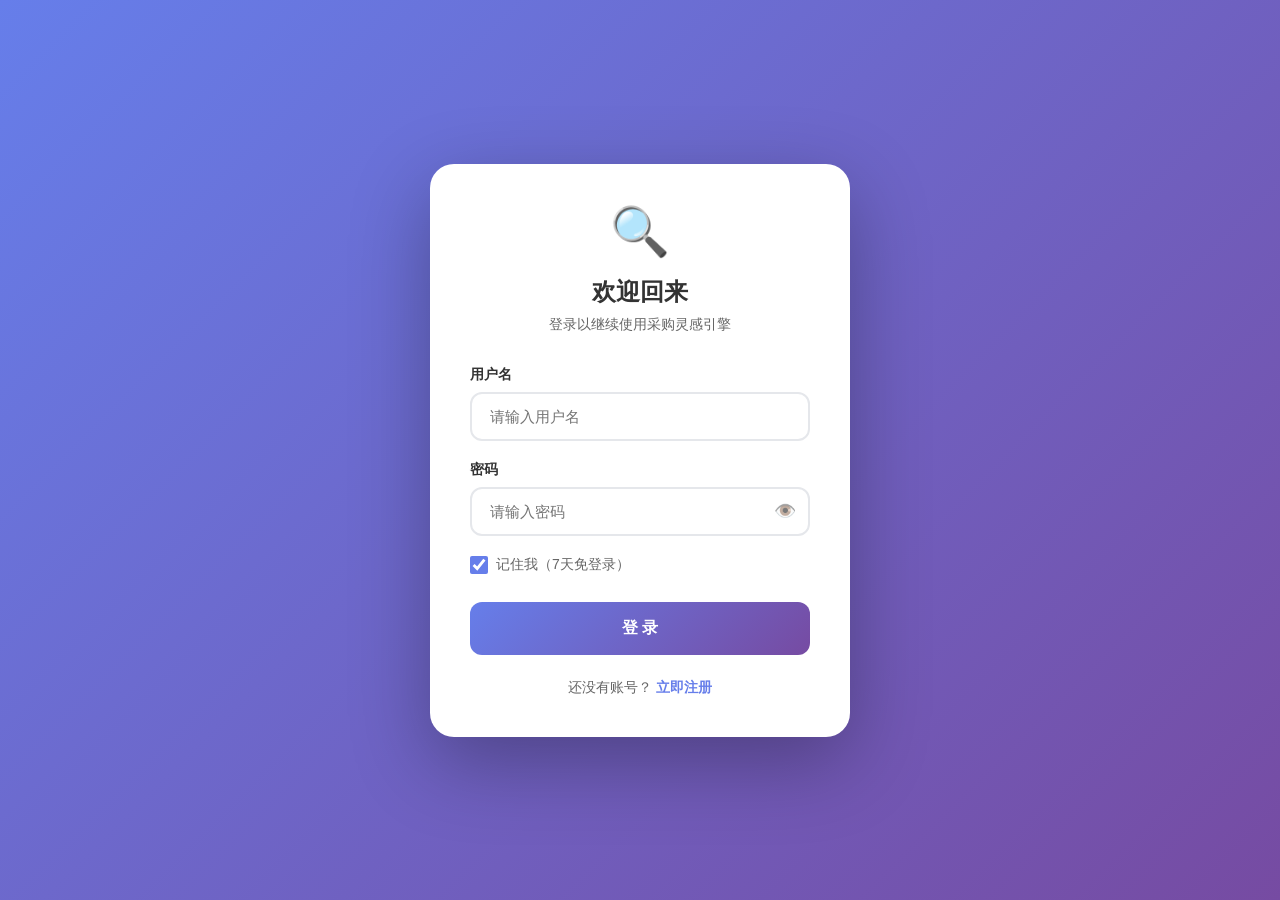
==== commit a9b978dd: "fix: 修复词卡内容显示问题 (via API)" ====
--- a/admin.html
+++ b/admin.html
@@ -477,10 +477,10 @@
 </div>
 
 <script>
-// ===== Cloudflare Worker 自动同步配置 =====
-const CF_WORKER_URL = '';   // 部署 Worker 后填这里，例如 https://yunciku-sync.yourname.workers.dev
-const CF_SYNC_TOKEN = '';  // 与 Worker SYNC_PASSWORD 一致（部署后告诉 QClaw 填这里）
-
+// ===== Cloudflare Worker 自动同步配置 =====
+const CF_WORKER_URL = '';   // 部署 Worker 后填这里，例如 https://yunciku-sync.yourname.workers.dev
+const CF_SYNC_TOKEN = '';  // 与 Worker SYNC_PASSWORD 一致（部署后告诉 QClaw 填这里）
+
 let keywordData = { categories: [] };
 let tips = [];
 let editingId = null;
@@ -516,15 +516,22 @@
         }
     }
     
-    // 如果没有localStorage数据，从文件加载
+    // 如果没有localStorage数据，从data.json加载
     if (!keywordData.categories || keywordData.categories.length === 0) {
         try {
-            const resp = await fetch('keyword_database.json');
+            const resp = await fetch('data.json');
             keywordData = await resp.json();
         } catch(e) {
-            console.error('加载数据失败:', e);
-            alert('加载数据失败，请确保已启动本地服务器');
-            return;
+            console.error('加载data.json失败:', e);
+            // 尝试从keyword_database.json加载（兼容旧版本）
+            try {
+                const resp = await fetch('keyword_database.json');
+                keywordData = await resp.json();
+            } catch(e2) {
+                console.error('加载数据失败:', e2);
+                alert('加载数据失败，请检查网络连接');
+                return;
+            }
         }
     }
     
@@ -798,37 +805,34 @@
     // 通知首页刷新
     syncChannel.postMessage({ type: 'data_updated', timestamp: Date.now() });
     
-    alert('✅ 数据已同步！首页刷新后即可看到最新内容');
-    const jsonStr = JSON.stringify(transformedData);
-    if (CF_WORKER_URL && CF_SYNC_TOKEN) { syncToGitHub(jsonStr); }
-}
-
-// 自动同步到 GitHub via Cloudflare Worker
-async function syncToGitHub(jsonStr) {
-    const btn = document.querySelector('[onclick="saveAndSync()"]') || document.querySelector('.btn-info');
-    const origText = btn ? btn.textContent : '';
-    if (btn) { btn.disabled = true; btn.textContent = '🔄 同步中...'; }
-    try {
-        const res = await fetch(CF_WORKER_URL, {
-            method: 'POST',
-            headers: { 'Authorization': 'Bearer ' + CF_SYNC_TOKEN, 'Content-Type': 'application/json' },
-            body: JSON.stringify({ data: JSON.parse(jsonStr), message: 'sync: 关键词更新 via Cloudflare Worker' })
-        });
-        const result = await res.json();
-        if (result.success) {
-            alert('✅ 已自动同步到 GitHub！SHA: ' + result.sha + '
-首页刷新后即可看到最新内容');
-        } else {
-            alert('⚠️ 本地已保存，云端同步失败：' + (result.error || JSON.stringify(result.detail)) + '
-请告诉 QClaw 检查');
-        }
-    } catch(e) {
-        alert('⚠️ 本地已保存，云端同步出错：' + e.message + '
-请告诉 QClaw 检查 Worker 配置');
-    }
-    if (btn) { btn.disabled = false; btn.textContent = origText || '💾 保存同步到首页'; }
-}
-
+    alert('✅ 数据已同步！首页刷新后即可看到最新内容');
+    const jsonStr = JSON.stringify(transformedData);
+    if (CF_WORKER_URL && CF_SYNC_TOKEN) { syncToGitHub(jsonStr); }
+}
+
+// 自动同步到 GitHub via Cloudflare Worker
+async function syncToGitHub(jsonStr) {
+    const btn = document.querySelector('[onclick="saveAndSync()"]') || document.querySelector('.btn-info');
+    const origText = btn ? btn.textContent : '';
+    if (btn) { btn.disabled = true; btn.textContent = '🔄 同步中...'; }
+    try {
+        const res = await fetch(CF_WORKER_URL, {
+            method: 'POST',
+            headers: { 'Authorization': 'Bearer ' + CF_SYNC_TOKEN, 'Content-Type': 'application/json' },
+            body: JSON.stringify({ data: JSON.parse(jsonStr), message: 'sync: 关键词更新 via Cloudflare Worker' })
+        });
+        const result = await res.json();
+        if (result.success) {
+            alert('✅ 已自动同步到 GitHub！SHA: ' + result.sha + '\n首页刷新后即可看到最新内容');
+        } else {
+            alert('⚠️ 本地已保存，云端同步失败：' + (result.error || JSON.stringify(result.detail)) + '\n请告诉 QClaw 检查');
+        }
+    } catch(e) {
+        alert('⚠️ 本地已保存，云端同步出错：' + e.message + '\n请告诉 QClaw 检查 Worker 配置');
+    }
+    if (btn) { btn.disabled = false; btn.textContent = origText || '💾 保存同步到首页'; }
+}
+
 // 导出当前数据为 data.json（让QClaw推送到GitHub）
 function exportDataJson(){
     const saved = localStorage.getItem('keyword_database_v2');
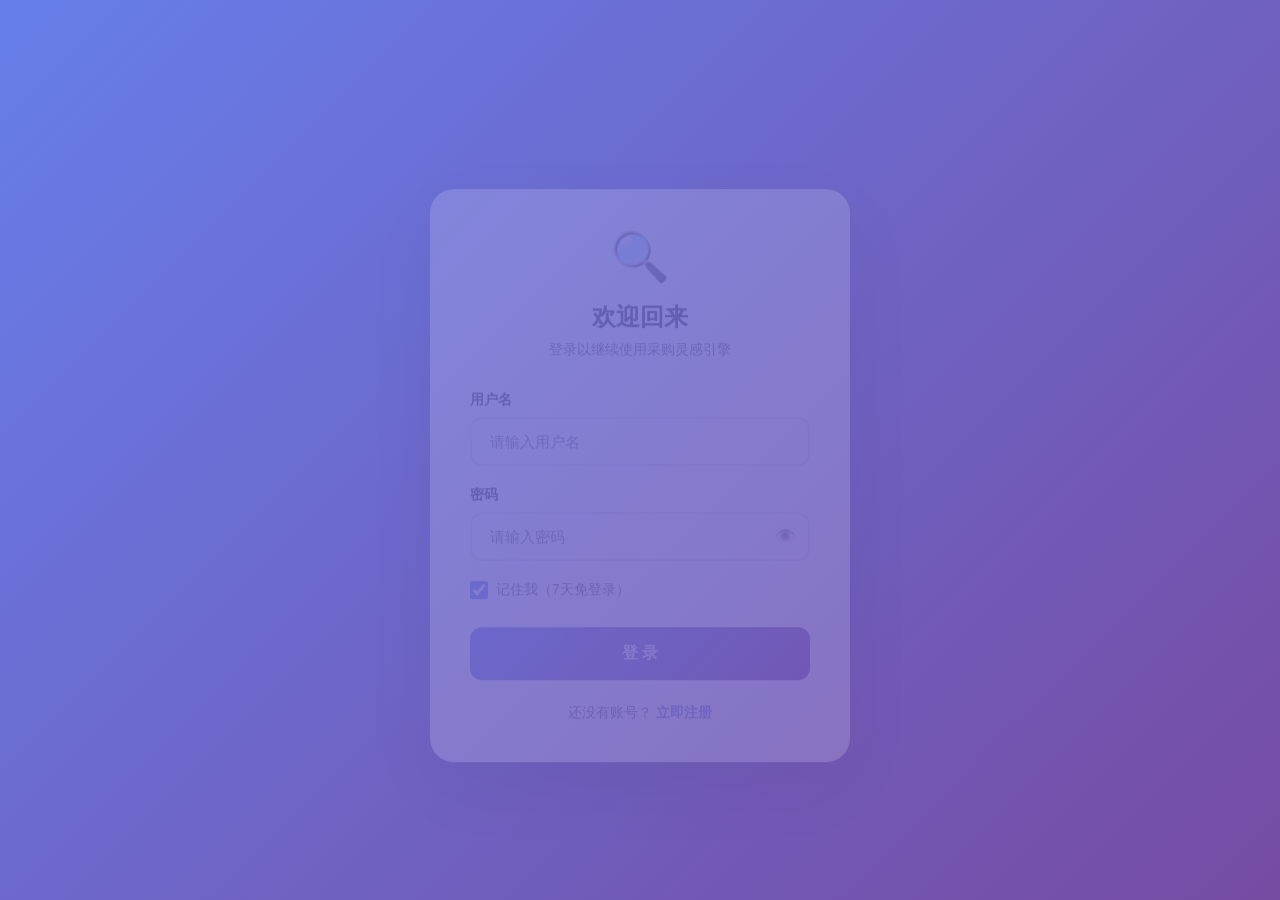
==== commit 797f20d6: "deploy: 改为通过API获取数据，用SHA判断是否更新" ====
--- a/admin.html
+++ b/admin.html
@@ -3,9 +3,26 @@
 <head>
     <meta charset="UTF-8">
     <meta name="viewport" content="width=device-width, initial-scale=1.0">
+    <!-- v2026-07-01-1640 - 【根治】通过Pages Function实时拉取GitHub数据，绕开CF静态缓存 -->
     <title>采购词库后台管理</title>
+    <!-- v2026-06-29-1610 - 修复批量改热度：同时更新h和popularity -->
     <style>
         * { margin: 0; padding: 0; box-sizing: border-box; }
+        
+        /* 骨架屏 - 极速加载占位 */
+        .skeleton {
+            background: linear-gradient(90deg, #f0f0f0 25%, #e8e8e8 50%, #f0f0f0 75%);
+            background-size: 200% 100%;
+            animation: skeleton-loading 1.2s infinite;
+            border-radius: 6px;
+        }
+        @keyframes skeleton-loading {
+            0% { background-position: 200% 0; }
+            100% { background-position: -200% 0; }
+        }
+        .skeleton-header { height: 50px; margin-bottom: 16px; }
+        .skeleton-grid { display: grid; grid-template-columns: repeat(auto-fill, minmax(300px, 1fr)); gap: 12px; }
+        .skeleton-card { height: 120px; }
         body {
             font-family: -apple-system, BlinkMacSystemFont, "Segoe UI", Roboto, "Helvetica Neue", Arial, sans-serif;
             background: #f5f7fa;
@@ -302,8 +319,8 @@
             <label><input type="checkbox" id="checkAll" onchange="toggleSelectAll()"> 全选</label>
             <button class="btn btn-warning" onclick="showBatchHeatModal()">🔥 批量改热度</button>
             <button class="btn btn-success" onclick="showAddModal()">新增关键词</button>
-            <button class="btn btn-info" onclick="saveAndSync()">💾 保存同步到首页</button>
-            <button class="btn btn-primary" onclick="exportDataJson()">📋 导出 data.json</button>
+            <button class="btn btn-info" onclick="saveAndSync()">💾 保存并下载同步包</button>
+            <button class="btn btn-primary" onclick="exportDataJson()">📋 备用导出 data.json</button>
         </div>
 
         <div id="categoriesContainer"></div>
@@ -359,6 +376,13 @@
         <div style="background:#fff;border-radius:10px;padding:20px;box-shadow:0 1px 3px rgba(0,0,0,.08);">
             <h3 style="margin-bottom:15px;color:#333;">👥 用户管理</h3>
             <p style="font-size:13px;color:#666;margin-bottom:15px;">管理所有注册用户，审核新用户注册申请</p>
+            <div style="margin-bottom:15px;display:flex;gap:8px;flex-wrap:wrap;">
+                <button class="user-filter-btn active" data-filter="all" onclick="filterUsers('all',this)" style="padding:6px 14px;border:1px solid #d9d9d9;background:#1890ff;color:#fff;border-radius:6px;cursor:pointer;font-size:13px;">全部</button>
+                <button class="user-filter-btn" data-filter="pending" onclick="filterUsers('pending',this)" style="padding:6px 14px;border:1px solid #d9d9d9;background:#fff;color:#333;border-radius:6px;cursor:pointer;font-size:13px;">⏳ 待审核 <span id="pendingCountInline" style="background:#ff4d4f;color:#fff;border-radius:10px;padding:1px 8px;margin-left:4px;font-size:11px;">0</span></button>
+                <button class="user-filter-btn" data-filter="approved" onclick="filterUsers('approved',this)" style="padding:6px 14px;border:1px solid #d9d9d9;background:#fff;color:#333;border-radius:6px;cursor:pointer;font-size:13px;">✅ 已通过</button>
+                <button class="user-filter-btn" data-filter="rejected" onclick="filterUsers('rejected',this)" style="padding:6px 14px;border:1px solid #d9d9d9;background:#fff;color:#333;border-radius:6px;cursor:pointer;font-size:13px;">❌ 已拒绝</button>
+                <button class="user-filter-btn" data-filter="admin" onclick="filterUsers('admin',this)" style="padding:6px 14px;border:1px solid #d9d9d9;background:#fff;color:#333;border-radius:6px;cursor:pointer;font-size:13px;">🔧 管理员</button>
+            </div>
             <table class="user-table">
                 <thead>
                     <tr>
@@ -429,7 +453,7 @@
         <div class="form-row">
             <div class="form-group"><label>热度</label><select id="kwHeat">
                 <option value="1">📉 一般热度</option>
-                <option value="2">📊 中热度</option>
+                <option value="3">📊 中热度</option>
                 <option value="4">⚡ 高热度</option>
                 <option value="5">🔥 超高热度</option>
             </select></div>
@@ -449,7 +473,7 @@
         <p style="font-size:13px;color:#888;margin-bottom:16px;">已选中 <span id="batchCount">0</span> 个关键词</p>
         <div class="form-group"><label>选择热度</label><select id="batchHeatValue">
             <option value="1">📉 一般热度</option>
-            <option value="2">📊 中热度</option>
+            <option value="3">📊 中热度</option>
             <option value="4">⚡ 高热度</option>
             <option value="5">🔥 超高热度</option>
         </select></div>
@@ -477,9 +501,9 @@
 </div>
 
 <script>
-// ===== Cloudflare Worker 自动同步配置 =====
-const CF_WORKER_URL = '';   // 部署 Worker 后填这里，例如 https://yunciku-sync.yourname.workers.dev
-const CF_SYNC_TOKEN = '';  // 与 Worker SYNC_PASSWORD 一致（部署后告诉 QClaw 填这里）
+// ===== Cloudflare Pages Function 自动同步配置 =====
+const CF_WORKER_URL = 'https://main.yunciku.pages.dev/api/sync';
+const CF_SYNC_TOKEN = 'yunciku2026';
 
 let keywordData = { categories: [] };
 let tips = [];
@@ -494,8 +518,9 @@
     {id:5,text:"供应商也是合作伙伴，建立长期信任关系",type:"采购谈判"}
 ];
 
-const heatLabels = {'':'','1':'📉 一般热度','2':'📊 中热度','4':'⚡ 高热度','5':'🔥 超高热度'};
-const popMap = {'1':10, '2':30, '4':70, '5':90};
+// 【统一】只用 1/3/4/5 四档（h=2 已迁到 h=3）
+const heatLabels = {'':'','1':'📉 一般热度','3':'📊 中热度','4':'⚡ 高热度','5':'🔥 超高热度'};
+const popMap = {'1':10, '3':30, '4':70, '5':90};
 
 // 确保DOM完全加载后才执行
 document.addEventListener('DOMContentLoaded', function() {
@@ -503,44 +528,100 @@
 });
 
 async function loadData() {
-    // 优先从localStorage读取已保存的数据
+    // 【极速加载】阶段1：立即用本地缓存显示页面（秒开）
     const saved = localStorage.getItem('keyword_database_v2');
     if (saved) {
         try {
             const parsed = JSON.parse(saved);
-            if (parsed.categories) {
+            if (parsed.categories && parsed.categories.length > 0) {
                 keywordData = parsed;
+                console.log('[Load] 使用本地缓存，页面秒开');
             }
-        } catch(e) {
-            // localStorage数据损坏，继续从文件加载
-        }
-    }
-    
-    // 如果没有localStorage数据，从data.json加载
-    if (!keywordData.categories || keywordData.categories.length === 0) {
-        try {
-            const resp = await fetch('data.json');
-            keywordData = await resp.json();
-        } catch(e) {
-            console.error('加载data.json失败:', e);
-            // 尝试从keyword_database.json加载（兼容旧版本）
+        } catch(e) { localStorage.removeItem('keyword_database_v2'); }
+    }
+    
+    // 有本地数据就立即渲染
+    if (keywordData.categories && keywordData.categories.length > 0) {
+        const savedTips = localStorage.getItem('businessTips');
+        tips = savedTips ? JSON.parse(savedTips) : [...defaultTips];
+        normalizeKeywordData();
+        renderFilterCats();
+        renderAll();
+        renderTips();
+    }
+    
+    // 【根治】阶段2：后台静默同步（通过 Pages Function 实时从GitHub拉取，绕开CF缓存）
+    try {
+        const resp = await fetch(CF_WORKER_URL, { cache: 'no-store' });
+        if (!resp.ok) throw new Error('HTTP ' + resp.status);
+        
+        const cloudData = await resp.json();
+        if (!cloudData.categories || cloudData.categories.length === 0) return;
+        
+        // 用 GitHub SHA 判断是否有更新
+        const cloudSha = resp.headers.get('X-SHA') || '';
+        const localSha = keywordData._sha || '';
+        
+        if (cloudSha && cloudSha !== localSha) {
+            keywordData = cloudData;
+            keywordData._sha = cloudSha;
+            localStorage.setItem('keyword_database_v2', JSON.stringify(cloudData));
+            normalizeKeywordData();
+            renderFilterCats();
+            renderAll();
+            console.log('[Sync] 已同步云端最新数据, SHA:', cloudSha);
+        } else {
+            console.log('[Sync] 本地无更新，跳过覆盖, SHA:', cloudSha, localSha);
+        }
+    } catch(e) {
+        console.warn('[Sync] 云端同步失败:', e.message);
+        if (!keywordData.categories || keywordData.categories.length === 0) {
             try {
-                const resp = await fetch('keyword_database.json');
-                keywordData = await resp.json();
+                const resp2 = await fetch('keyword_database.json');
+                if (resp2.ok) {
+                    keywordData = await resp2.json();
+                    localStorage.setItem('keyword_database_v2', JSON.stringify(keywordData));
+                    normalizeKeywordData();
+                    renderFilterCats();
+                    renderAll();
+                }
             } catch(e2) {
-                console.error('加载数据失败:', e2);
                 alert('加载数据失败，请检查网络连接');
-                return;
             }
         }
     }
-    
-    const savedTips = localStorage.getItem('businessTips');
-    tips = savedTips ? JSON.parse(savedTips) : [...defaultTips];
-    
-    renderFilterCats();
-    renderAll();
-    renderTips();
+}
+
+// 标准化关键词数据，确保所有字段存在
+function normalizeKeywordData() {
+    if (!keywordData.categories) return;
+    const popMap = {'1':10, '3':30, '4':70, '5':90};
+    keywordData.categories.forEach(cat => {
+        if (!cat.subcategories) return;
+        cat.subcategories.forEach(sub => {
+            if (!sub.keywords) return;
+            sub.keywords.forEach(kw => {
+                // 字段映射
+                kw.product_word = kw.product_word || kw.pw;
+                kw.variant_words = kw.variant_words || kw.vw;
+                kw.attribute_words = kw.attribute_words || kw.aw;
+                kw.scene_words = kw.scene_words || kw.sw;
+                
+                // 确保 h 和 popularity 互备
+                if (kw.h === undefined || kw.h === null) {
+                    // 从 popularity 计算 h
+                    if (kw.popularity >= 90) kw.h = 5;
+                    else if (kw.popularity >= 70) kw.h = 4;
+                    else if (kw.popularity >= 30) kw.h = 2;
+                    else kw.h = 1;
+                }
+                if (kw.popularity === undefined || kw.popularity === null) {
+                    // 从 h 计算 popularity
+                    kw.popularity = popMap[kw.h] || 30;
+                }
+            });
+        });
+    });
 }
 
 function renderStats() {
@@ -578,11 +659,17 @@
         : '';
 }
 
-function getHeat(v) {
-    if (v >= 90) return 5;
-    if (v >= 70) return 4;
-    if (v >= 30) return 2;
-    return 1;
+function getHeat(v, h) {
+    // 优先使用 h 字段（如果存在且有效）
+    if (h !== undefined && h !== null && h !== '') {
+        const hn = parseInt(h);
+        if (!isNaN(hn) && hn >= 1 && hn <= 5) return hn;
+    }
+    // 否则根据 popularity 计算
+    if (v >= 90) return 5;      // 超高
+    if (v >= 70) return 4;      // 高
+    if (v >= 30) return 2;      // 中（注意不是3！）
+    return 1;                    // 一般
 }
 
 function renderAll() {
@@ -596,6 +683,18 @@
         console.error('categoriesContainer not found');
         return;
     }
+    
+    // 骨架屏模式 - 无数据时显示占位
+    if (!keywordData.categories || keywordData.categories.length === 0) {
+        container.innerHTML = `
+            <div class="skeleton skeleton-header"></div>
+            <div style="display:grid;grid-template-columns:repeat(auto-fill,minmax(300px,1fr));gap:12px;">
+                ${'<div class="skeleton" style="height:120px;"></div>'.repeat(6)}
+            </div>
+        `;
+        return;
+    }
+    
     let html = '';
 
     keywordData.categories.forEach(cat => {
@@ -611,7 +710,7 @@
             });
             
             kws.forEach(kw => {
-                const h = getHeat(kw.popularity);
+                const h = getHeat(kw.popularity, kw.h);
                 const checked = selectedIds.has(kw.id) ? 'checked' : '';
                 const cardClass = selectedIds.has(kw.id) ? 'kw-checked' : '';
                 catHtml += `
@@ -620,7 +719,7 @@
                         <div><input type="checkbox" class="kw-check" ${checked} onchange="toggleSelect('${kw.id}')">
                         <span class="kw-name">${kw.product_word.zh}</span>
                         <div class="kw-name-en">${kw.product_word.en||''}</div></div>
-                        <span class="heat-badge heat-${h}">${heatLabels[h]}</span>
+                        <span class="heat-badge heat-${h}">${heatLabels[h+''] || '🔥 一般'}</span>
                     </div>
                     <div class="kw-meta">
                         <span class="tag">${sub.name.zh}</span>
@@ -680,12 +779,21 @@
 function closeBatchModal(){document.getElementById('batchHeatModal').classList.remove('active');}
 function applyBatchHeat(){
     const val = parseInt(document.getElementById('batchHeatValue').value);
+    if (isNaN(val) || !popMap[val]) { alert('无效的热度值'); return; }
+    let count = 0;
     keywordData.categories.forEach(cat=>cat.subcategories.forEach(sub=>sub.keywords.forEach(kw=>{
-        if(selectedIds.has(kw.id)){kw.popularity=popMap[val];}
+        if(selectedIds.has(kw.id)){
+            kw.h = val;                    // 【修复】同时更新 h 字段
+            kw.popularity = popMap[val];   // 同时更新 popularity
+            count++;
+        }
     })));
     closeBatchModal();
-    saveAndSync();
-    renderAll();
+    if (count > 0) {
+        saveAndSync();
+        renderAll();
+        showToast2(`✅ 已批量修改 ${count} 个关键词的热度`);
+    }
 }
 
 // CRUD
@@ -713,7 +821,7 @@
     document.getElementById('kwAttrEn').value=(aw.en||[]).join(',');
     document.getElementById('kwSceneZh').value=(sw.zh||[]).join(',');
     document.getElementById('kwSceneEn').value=(sw.en||[]).join(',');
-    document.getElementById('kwHeat').value=getHeat(found.kw.popularity)+'';
+    document.getElementById('kwHeat').value=getHeat(found.kw.popularity, found.kw.h)+'';
     document.getElementById('kwNotes').value=found.kw.notes||'';
     document.getElementById('kwCategory').value=found.cat.id;
     renderKwSubcats(found.cat.id);
@@ -732,7 +840,7 @@
         attribute_words:{zh:document.getElementById('kwAttrZh').value.split(',').map(s=>s.trim()).filter(s=>s),en:document.getElementById('kwAttrEn').value.split(',').map(s=>s.trim()).filter(s=>s)},
         scene_words:{zh:document.getElementById('kwSceneZh').value.split(',').map(s=>s.trim()).filter(s=>s),en:document.getElementById('kwSceneEn').value.split(',').map(s=>s.trim()).filter(s=>s)},
         popularity:popMap[heat],
-        notes:document.getElementById('kwNotes').value.trim()
+        h: heat  // 直接保存热度档位（1/2/4/5）
     };
     if(editingId){
         keywordData.categories.forEach(cat=>cat.subcategories.forEach(sub=>{
@@ -766,13 +874,26 @@
             subcategories: cat.subcategories.map(sub => ({
                 ...sub,
                 keywords: sub.keywords.map(kw => {
-                    // 计算热度（从popularity）
-                    const popularity = kw.popularity || 0;
-                    let h = 2; // 默认一般
-                    if (popularity >= 90) h = 5;
-                    else if (popularity >= 70) h = 4;
-                    else if (popularity >= 30) h = 3;
-                    else h = 2;
+                    // 确保 h 和 popularity 都有值
+                    let h = kw.h;
+                    let popularity = kw.popularity;
+                    
+                    // 【数据迁移】h=2 → h=3（避免重复中热度）
+                    if (h === 2) h = 3;
+                    
+                    // 如果 h 不存在，从 popularity 计算
+                    if (h === undefined || h === null) {
+                        if (popularity >= 90) h = 5;
+                        else if (popularity >= 70) h = 4;
+                        else if (popularity >= 30) h = 3;
+                        else h = 1;
+                    }
+                    
+                    // 如果 popularity 不存在，从 h 反推
+                    if (popularity === undefined || popularity === null) {
+                        const popMap = {'1':10, '3':30, '4':70, '5':90};
+                        popularity = popMap[h] || 30;
+                    }
                     
                     // 返回转换后的关键词（同时保留两种字段名）
                     return {
@@ -782,12 +903,13 @@
                         vw: kw.vw || kw.variant_words,
                         aw: kw.aw || kw.attribute_words,
                         sw: kw.sw || kw.scene_words,
-                        h: kw.h !== undefined ? kw.h : h,
-                        // 完整字段（后台使用）
-                        product_word: kw.product_word,
-                        variant_words: kw.variant_words,
-                        attribute_words: kw.attribute_words,
-                        scene_words: kw.scene_words
+                        h: h,
+                        popularity: popularity,
+                        // 完整字段（后台使用） - 兼容缩写格式
+                        product_word: kw.product_word || kw.pw,
+                        variant_words: kw.variant_words || kw.vw,
+                        attribute_words: kw.attribute_words || kw.aw,
+                        scene_words: kw.scene_words || kw.sw
                     };
                 })
             }))
@@ -796,7 +918,10 @@
     };
     
     // 保存关键词数据（使用与首页相同的key）
+    transformedData._localVersion = Date.now(); // 【根治】标记本地修改时间，防止被云端旧数据覆盖
     localStorage.setItem('keyword_database_v2', JSON.stringify(transformedData));
+    // 【根治】更新首页缓存版本号，让首页下次打开/刷新时强制从 data.json 拉新
+    localStorage.setItem('data_version', Date.now() + '');
     // 保存采购记录
     localStorage.setItem('purchaseRecords', JSON.stringify(adminPurchaseRecords));
     // 保存业务心法
@@ -805,9 +930,32 @@
     // 通知首页刷新
     syncChannel.postMessage({ type: 'data_updated', timestamp: Date.now() });
     
-    alert('✅ 数据已同步！首页刷新后即可看到最新内容');
     const jsonStr = JSON.stringify(transformedData);
-    if (CF_WORKER_URL && CF_SYNC_TOKEN) { syncToGitHub(jsonStr); }
+    if (CF_WORKER_URL && CF_SYNC_TOKEN) { 
+        syncToGitHub(jsonStr); 
+    } else {
+        // 未配置 Cloudflare Worker：下载 data.json，让用户告诉 QClaw 推送到云端
+        downloadDataJson(jsonStr);
+    }
+}
+
+// 下载 data.json 到本地（用于手动同步到云端）
+function downloadDataJson(jsonStr) {
+    try {
+        const blob = new Blob([jsonStr], { type: 'application/json;charset=utf-8' });
+        const url = URL.createObjectURL(blob);
+        const a = document.createElement('a');
+        a.href = url;
+        a.download = 'data.json';
+        document.body.appendChild(a);
+        a.click();
+        document.body.removeChild(a);
+        URL.revokeObjectURL(url);
+        
+        alert('✅ 本地已保存！\n\ndata.json 已下载到你的电脑。\n\n请告诉 QClaw "已下载"，我会自动推送到云端首页。');
+    } catch(e) {
+        alert('⚠️ 本地已保存，但下载 data.json 失败：' + e.message + '\n请告诉 QClaw 检查');
+    }
 }
 
 // 自动同步到 GitHub via Cloudflare Worker
@@ -1050,10 +1198,45 @@
 const USERS_KEY = 'procurement_users';
 const LOGS_KEY = 'procurement_logs';
 
-// 加载用户列表
-function loadUsers() {
+// 加载用户列表（优先从云端获取，失败则用本地）
+async function loadUsersFromCloud() {
+    try {
+        const resp = await fetch(CF_WORKER_URL + '?type=users', {
+            headers: { 'Authorization': 'Bearer ' + CF_SYNC_TOKEN }
+        });
+        if (resp.ok) {
+            const data = await resp.json();
+            if (data.users) {
+                const cloudUsers = data.users;
+                if (!cloudUsers['admin']) {
+                    cloudUsers['admin'] = {
+                        username: 'admin',
+                        realname: '管理员',
+                        password: hashPassword('admin123'),
+                        createdAt: 1740000000000,
+                        isAdmin: true,
+                        status: 'approved'
+                    };
+                }
+                // 合并到本地（云端为主）
+                const localUsers = loadUsersLocal();
+                Object.keys(cloudUsers).forEach(k => { localUsers[k] = cloudUsers[k]; });
+                localStorage.setItem(USERS_KEY, JSON.stringify(localUsers));
+                return localUsers;
+            }
+        }
+    } catch(e) { console.error('获取云端用户失败:', e); }
+    return loadUsersLocal();
+}
+
+function loadUsersLocal() {
     const users = localStorage.getItem(USERS_KEY);
     return users ? JSON.parse(users) : initDefaultAdmin();
+}
+
+// 保存用户到本地
+function saveUsers(users) {
+    localStorage.setItem(USERS_KEY, JSON.stringify(users));
 }
 
 // 初始化默认管理员
@@ -1072,9 +1255,18 @@
     return defaultUsers;
 }
 
-// 保存用户列表
-function saveUsers(users) {
+// 保存用户列表（本地 + 云端）
+async function saveUsersAndSync(users) {
     localStorage.setItem(USERS_KEY, JSON.stringify(users));
+    // 同步到云端
+    try {
+        const resp = await fetch(CF_WORKER_URL, {
+            method: 'POST',
+            headers: { 'Content-Type': 'application/json', 'Authorization': 'Bearer ' + CF_SYNC_TOKEN },
+            body: JSON.stringify({ usersData: users, message: 'user_update' })
+        });
+        if (!resp.ok) console.error('用户同步云端失败');
+    } catch(e) { console.error('用户同步失败:', e); }
 }
 
 // 获取客户端IP（模拟）
@@ -1104,105 +1296,155 @@
     localStorage.setItem(LOGS_KEY, JSON.stringify(logs));
 }
 
-// 渲染用户表格
-function renderUsersTable() {
-    const users = loadUsers();
+// 渲染用户表格（从云端加载数据）
+// 用户筛选状态
+let currentUserFilter = 'all';
+
+function filterUsers(filter, btn) {
+    currentUserFilter = filter;
+    document.querySelectorAll('.user-filter-btn').forEach(b => {
+        b.classList.remove('active');
+        b.style.background = '#fff';
+        b.style.color = '#333';
+    });
+    if (btn) {
+        btn.classList.add('active');
+        btn.style.background = '#1890ff';
+        btn.style.color = '#fff';
+    }
+    renderUsersTable();
+}
+
+async function renderUsersTable() {
+    const users = await loadUsersFromCloud();
     const tbody = document.getElementById('usersTableBody');
     if (!tbody) return;
 
-    let pendingCount = 0;
+    // 统计各状态
+    let pendingCount = 0, approvedCount = 0, rejectedCount = 0, adminCount = 0;
+    Object.values(users).forEach(u => {
+        if (u.isAdmin) adminCount++;
+        else if (u.status === 'pending') pendingCount++;
+        else if (u.status === 'approved') approvedCount++;
+        else if (u.status === 'rejected') rejectedCount++;
+    });
+
+    // 筛选 + 排序（待审核置顶）
+    let list = Object.values(users);
+    if (currentUserFilter === 'pending') list = list.filter(u => !u.isAdmin && u.status === 'pending');
+    else if (currentUserFilter === 'approved') list = list.filter(u => !u.isAdmin && u.status === 'approved');
+    else if (currentUserFilter === 'rejected') list = list.filter(u => !u.isAdmin && u.status === 'rejected');
+    else if (currentUserFilter === 'admin') list = list.filter(u => u.isAdmin);
+
+    // 排序：待审核 > 已通过 > 管理员 > 已拒绝，同状态按注册时间倒序
+    list.sort((a, b) => {
+        const order = { pending: 0, approved: 1, admin: 2, rejected: 3 };
+        const aOrder = a.isAdmin ? 2 : (order[a.status] ?? 4);
+        const bOrder = b.isAdmin ? 2 : (order[b.status] ?? 4);
+        if (aOrder !== bOrder) return aOrder - bOrder;
+        return (b.createdAt || 0) - (a.createdAt || 0);
+    });
+
     let html = '';
-
-    Object.values(users).forEach(user => {
-        if (user.status === 'pending') pendingCount++;
-
-        const statusClass = user.isAdmin ? 'status-admin' : 
+    list.forEach(user => {
+        const statusClass = user.isAdmin ? 'status-admin' :
                            user.status === 'approved' ? 'status-approved' :
                            user.status === 'rejected' ? 'status-rejected' : 'status-pending';
         const statusText = user.isAdmin ? '管理员' :
                           user.status === 'approved' ? '已通过' :
                           user.status === 'rejected' ? '已拒绝' : '待审核';
 
-        const createTime = new Date(user.createdAt).toLocaleString('zh-CN');
-
-        html += `<tr>
-            <td><strong>${escapeHtml2(user.realname || user.username)}</strong></td>
+        const createTime = user.createdAt ? new Date(user.createdAt).toLocaleString('zh-CN') : '-';
+
+        // 待审核行高亮
+        const rowStyle = (!user.isAdmin && user.status === 'pending') ? 'background:#fffbe6;' : '';
+
+        html += `<tr style="${rowStyle}">
+            <td><strong>${escapeHtml2(user.realname || user.username)}</strong>${(!user.isAdmin && user.status === 'pending') ? ' <span style="background:#ff4d4f;color:#fff;font-size:10px;padding:1px 6px;border-radius:8px;margin-left:4px;">新</span>' : ''}</td>
             <td>${escapeHtml2(user.username)}</td>
             <td><span class="status-badge ${statusClass}">${statusText}</span></td>
             <td>${createTime}</td>
             <td>
-                ${!user.isAdmin ? `
-                    ${user.status === 'pending' ? `
-                        <button class="btn btn-success" onclick="approveUser('${user.username}')" style="padding:4px 10px;font-size:12px;">通过</button>
-                        <button class="btn btn-warning" onclick="rejectUser('${user.username}')" style="padding:4px 10px;font-size:12px;">拒绝</button>
-                    ` : ''}
-                    <button class="btn btn-info" onclick="changePassword('${user.username}')" style="padding:4px 10px;font-size:12px;">🔑 改密</button>
-                    <button class="btn" style="padding:4px 10px;font-size:12px;background:#ff4d4f;color:#fff;" onclick="deleteUser('${user.username}')">🗑 删除</button>
-                ` : '<span style="color:#999;font-size:12px;">系统账号</span>'}
+                ${user.status === 'pending' && !user.isAdmin ? `
+                    <button class="btn btn-success" onclick="approveUser('${user.username}')" style="padding:4px 10px;font-size:12px;">通过</button>
+                    <button class="btn btn-warning" onclick="rejectUser('${user.username}')" style="padding:4px 10px;font-size:12px;">拒绝</button>
+                ` : ''}
+                <button class="btn btn-info" onclick="changePassword('${user.username}')" style="padding:4px 10px;font-size:12px;">🔑 改密</button>
+                ${!user.isAdmin ? `<button class="btn" style="padding:4px 10px;font-size:12px;background:#ff4d4f;color:#fff;" onclick="deleteUser('${user.username}')">🗑 删除</button>` : ''}
             </td>
         </tr>`;
     });
 
-    tbody.innerHTML = html;
+    tbody.innerHTML = html || `<tr><td colspan="5" style="text-align:center;color:#999;padding:40px;">${currentUserFilter === 'pending' ? '🎉 暂无待审核用户' : '暂无用户数据'}</td></tr>`;
+
+    // 更新标签数字
     const badge = document.getElementById('userBadge');
     if (badge) badge.textContent = pendingCount;
+    const pendingInline = document.getElementById('pendingCountInline');
+    if (pendingInline) pendingInline.textContent = pendingCount;
 }
 
 // 审核通过用户
 async function approveUser(username) {
-    const users = loadUsers();
+    const users = loadUsersLocal();
     if (users[username]) {
         users[username].status = 'approved';
-        saveUsers(users);
+        await saveUsersAndSync(users);
         await addLog('approve', username, '管理员审核通过用户注册');
         renderUsersTable();
-        alert(`用户 ${username} 已审核通过！`);
+        showToast2(`✅ 用户 ${username} 已审核通过！`);
     }
 }
 
 // 拒绝用户
 async function rejectUser(username) {
     if (!confirm(`确定要拒绝用户 ${username} 的注册申请吗？`)) return;
-    const users = loadUsers();
+    const users = loadUsersLocal();
     if (users[username]) {
         users[username].status = 'rejected';
-        saveUsers(users);
+        await saveUsersAndSync(users);
         await addLog('reject', username, '管理员拒绝用户注册');
         renderUsersTable();
+        showToast2(`用户 ${username} 已拒绝`);
     }
 }
 
 // 删除用户
 async function deleteUser(username) {
     if (!confirm(`确定要删除用户 ${username} 吗？此操作不可恢复！`)) return;
-    const users = loadUsers();
+    const users = loadUsersLocal();
     if (users[username]) {
         delete users[username];
-        saveUsers(users);
+        await saveUsersAndSync(users);
         await addLog('delete', username, '管理员删除用户');
         renderUsersTable();
+        showToast2(`用户 ${username} 已删除`);
     }
 }
 
 // 修改用户密码
-function changePassword(username) {
-    const users = loadUsers();
-    if (!users[username]) return;
-    
+async function changePassword(username) {
     const newPassword = prompt(`为用户 ${username} 设置新密码：\n（至少6位字符）`);
     if (!newPassword) return;
-    
-    if (newPassword.length < 6) {
-        alert('密码至少需要6位字符！');
-        return;
-    }
-    
-    if (!confirm(`确认将用户 ${username} 的密码修改为新密码？`)) return;
-    
+    if (newPassword.length < 6) { alert('密码至少需要6位字符！'); return; }
+    if (!confirm(`确认将用户 ${username} 的密码修改为新密码？\n\n改密后原密码将立即失效。`)) return;
+    
+    const users = loadUsersLocal();
+    if (!users[username]) return;
     users[username].password = hashPassword(newPassword);
-    saveUsers(users);
-    addLog('password', username, '管理员修改用户密码');
-    alert(`用户 ${username} 的密码已修改成功！`);
+    await saveUsersAndSync(users);
+    addLog('password', username, `管理员修改用户密码`);
+    showToast2(`✅ 用户 ${username} 的密码已修改，原密码已失效！`);
+    
+    // 如果被改密的就是当前在线用户，强制踢下线
+    try {
+        const current = JSON.parse(localStorage.getItem('procurement_current_user') || '{}');
+        if (current && current.username === username) {
+            alert('您的密码已被修改，请使用新密码重新登录！');
+            localStorage.removeItem('procurement_current_user');
+            window.location.href = 'login.html';
+        }
+    } catch(e) {}
 }
 
 // 密码哈希函数
@@ -1273,7 +1515,48 @@
         window.location.href = 'login.html';
         return false;
     }
+    // 检查是否为管理员账号
+    const users = loadUsersLocal();
+    const isAdmin = user.username === 'admin' || (users[user.username] && users[user.username].isAdmin);
+    if (!isAdmin) {
+        alert('您没有权限访问后台管理系统');
+        window.location.href = 'index.html';
+        return false;
+    }
     return true;
+}
+
+// 修改当前管理员的密码
+async function changeMyPassword() {
+    const currentUser = JSON.parse(localStorage.getItem(CURRENT_USER_KEY) || '{}');
+    const username = currentUser.username || 'admin';
+    
+    const newPwd = document.getElementById('myNewPassword').value;
+    const confirmPwd = document.getElementById('myConfirmPassword').value;
+    const msgEl = document.getElementById('myPwdMsg');
+    
+    if (!newPwd || newPwd.length < 6) {
+        msgEl.textContent = '❌ 新密码至少需要6位字符';
+        msgEl.style.color = '#ef4444';
+        return;
+    }
+    
+    if (newPwd !== confirmPwd) {
+        msgEl.textContent = '❌ 两次输入的密码不一致';
+        msgEl.style.color = '#ef4444';
+        return;
+    }
+    
+    const users = loadUsersLocal();
+    users[username].password = hashPassword(newPwd);
+    await saveUsersAndSync(users);
+    
+    document.getElementById('myNewPassword').value = '';
+    document.getElementById('myConfirmPassword').value = '';
+    
+    msgEl.textContent = '✅ 密码修改成功！请记住新密码。';
+    msgEl.style.color = '#10b981';
+    addLog('password', username, '管理员修改了自己的密码');
 }
 
 function goToIndex() {
@@ -1286,17 +1569,22 @@
 }
 
 // 页面加载时检查权限
-checkAdminAuth();
+const _authOk = // 延迟检查权限，让页面先渲染
+    setTimeout(checkAdminAuth, 100);
 
 // 显示用户信息
 (function() {
+    if (!_authOk) return; // 权限检查失败，停止
     const userJson = localStorage.getItem('procurement_current_user');
     if (userJson) {
         const user = JSON.parse(userJson);
         const infoEl = document.getElementById('adminUserInfo');
         if (infoEl) {
-            infoEl.textContent = '当前用户: ' + (user.nickname || user.username);
-        }
+            infoEl.textContent = '当前用户: ' + (user.nickname || user.username) + (user.username === 'admin' ? ' (管理员)' : '');
+        }
+    } else {
+        const infoEl = document.getElementById('adminUserInfo');
+        if (infoEl) infoEl.textContent = '已登录';
     }
 })();
 </script>
